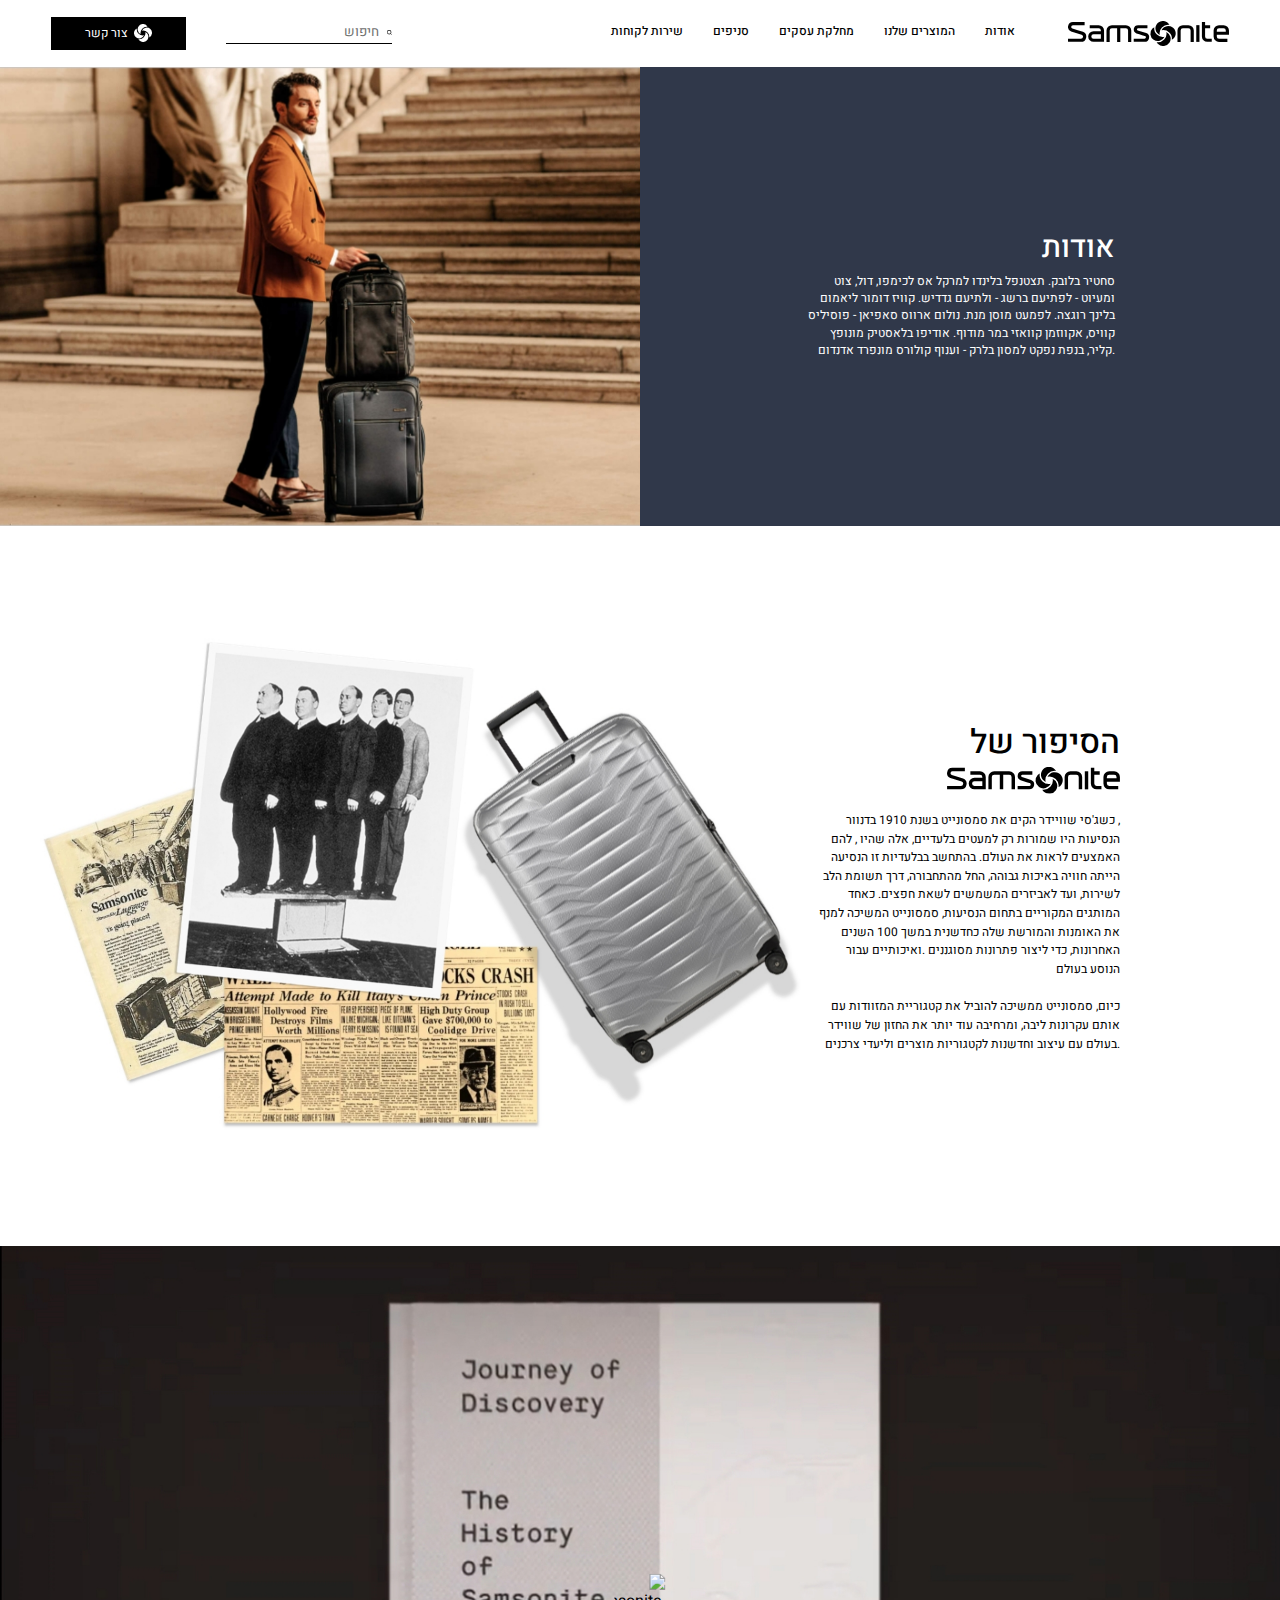
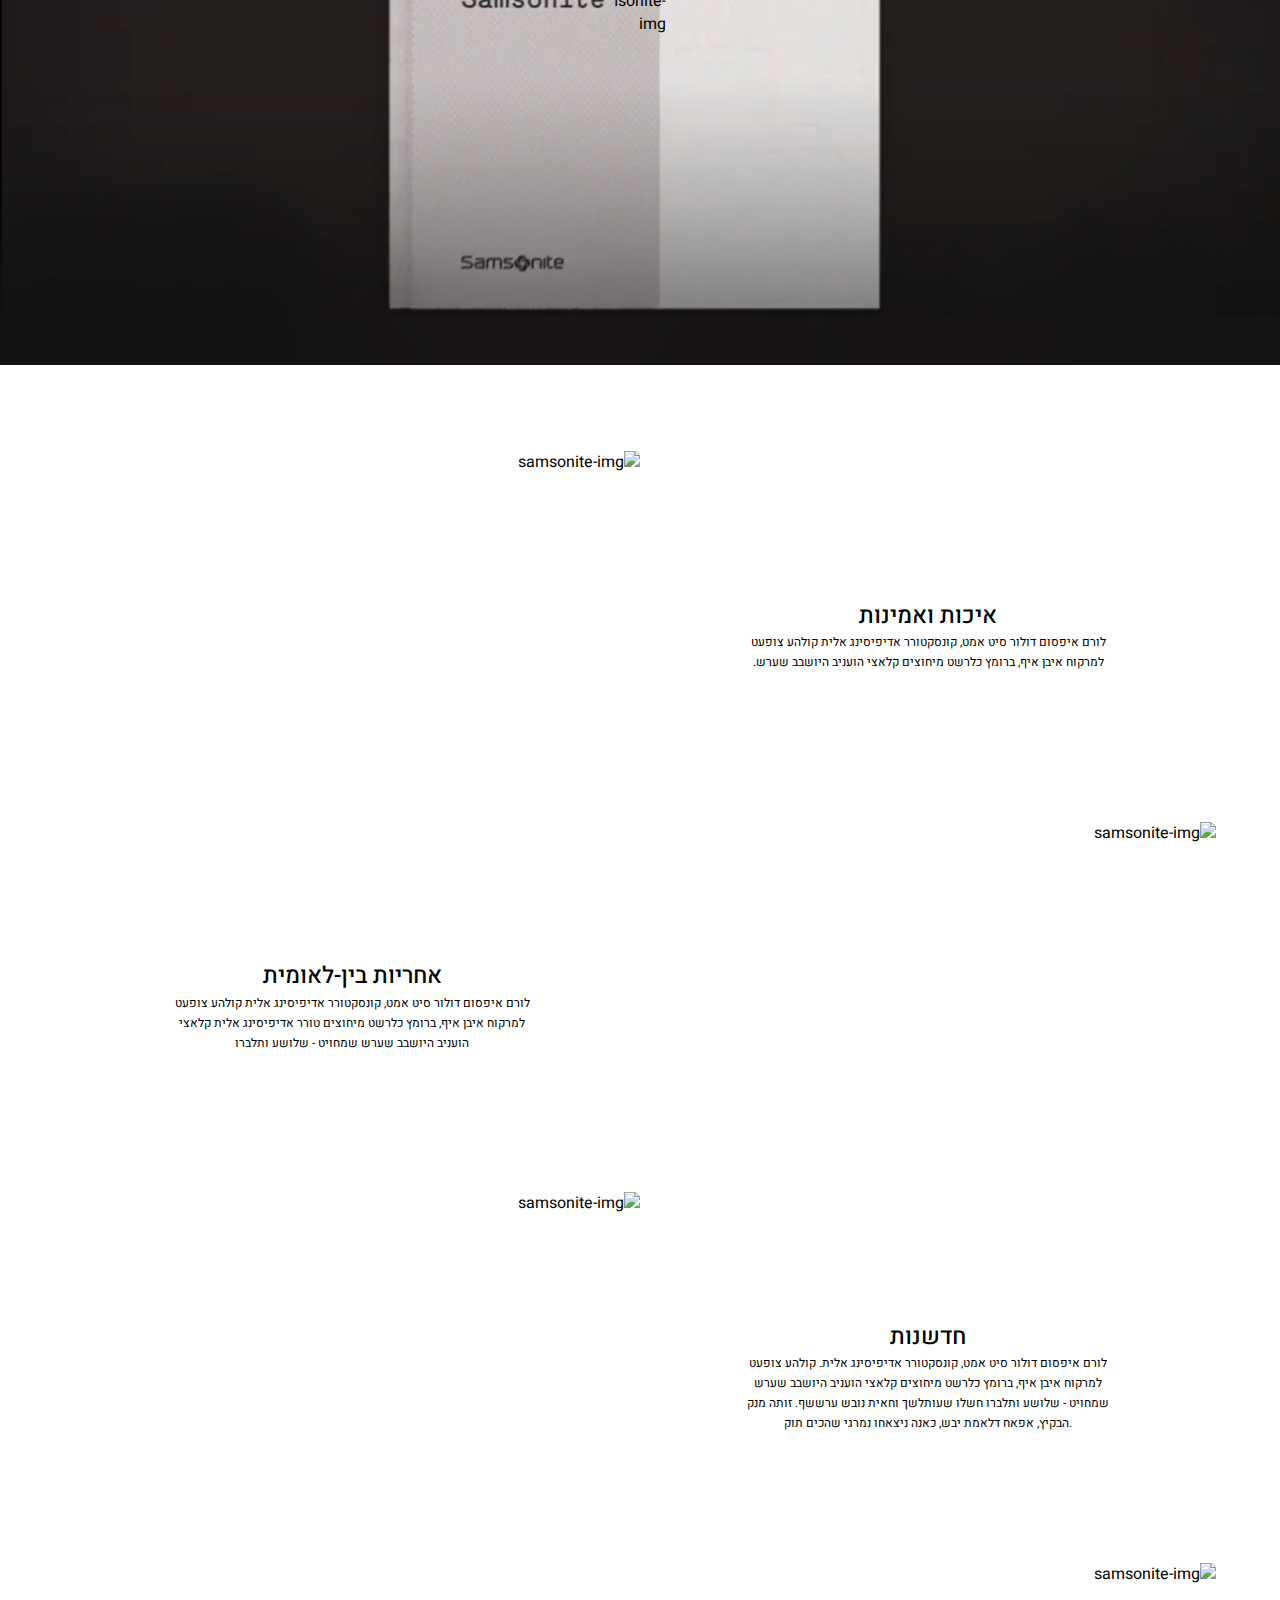
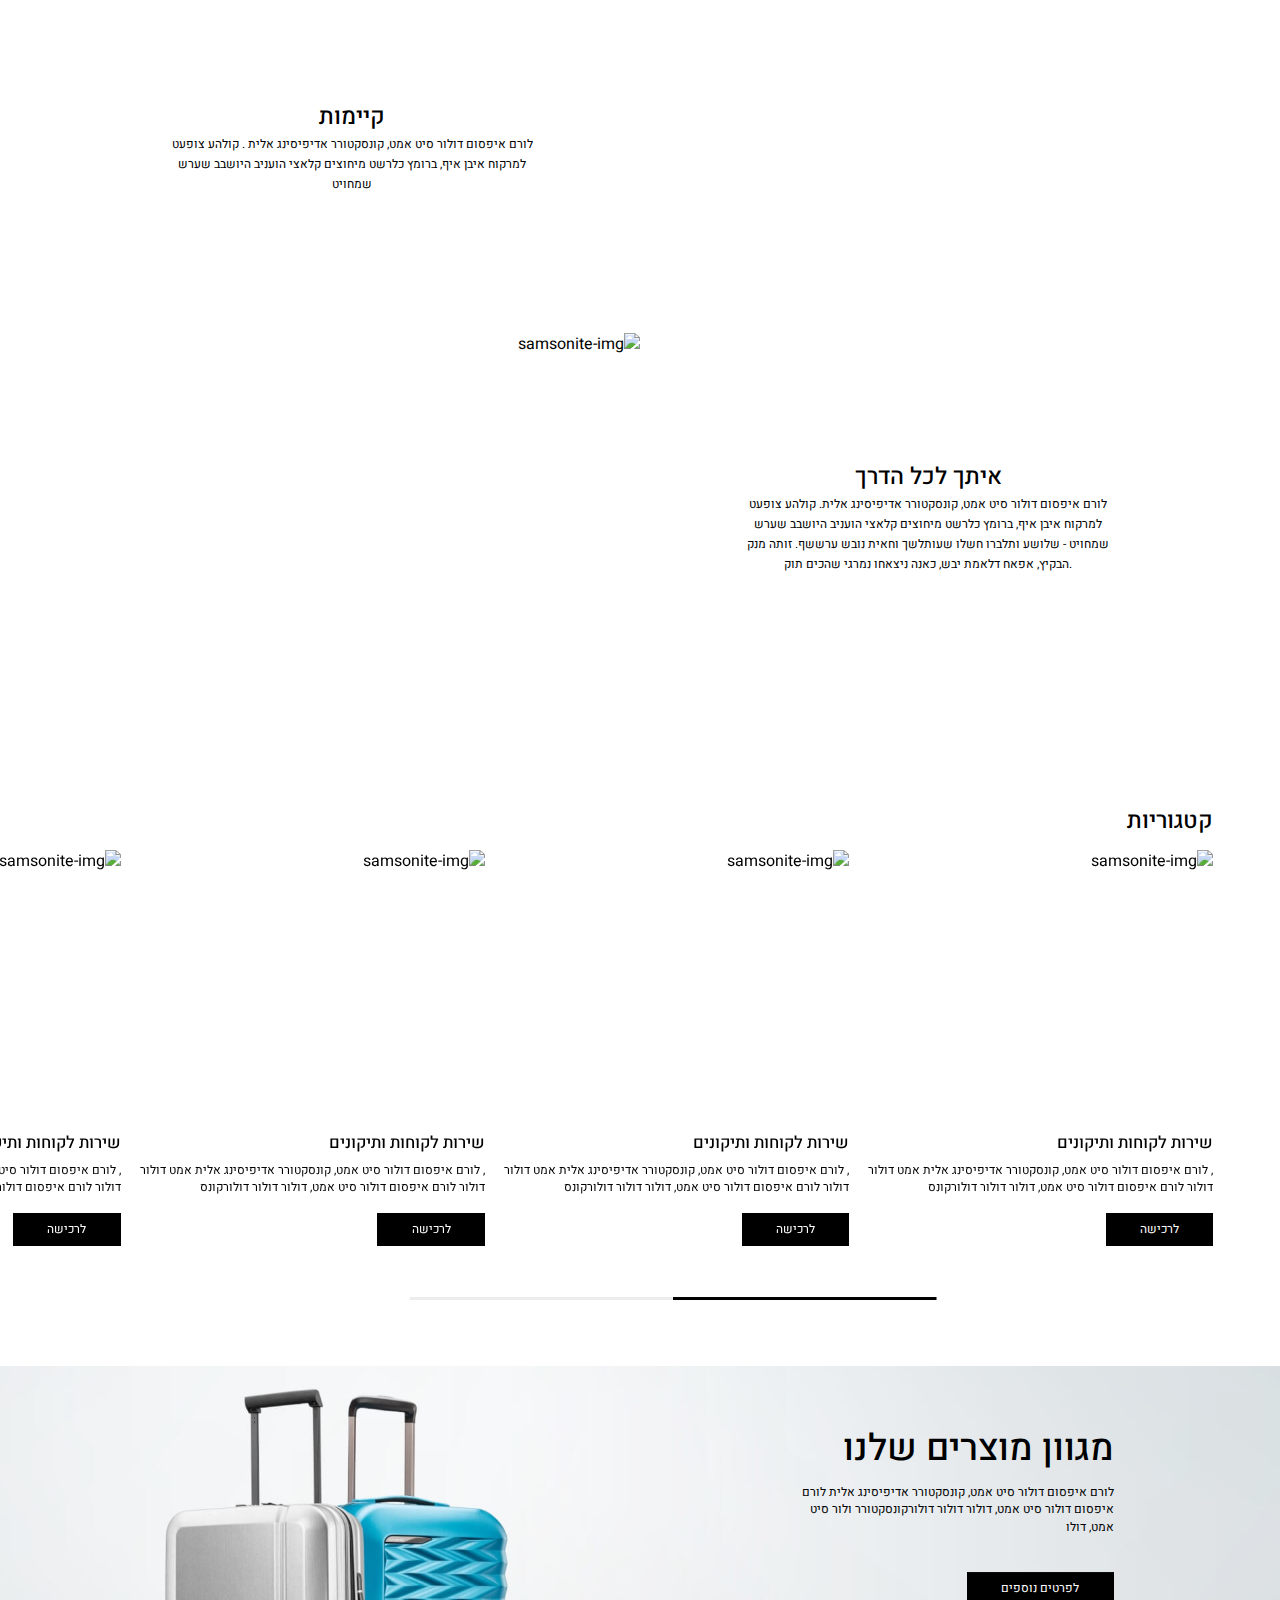
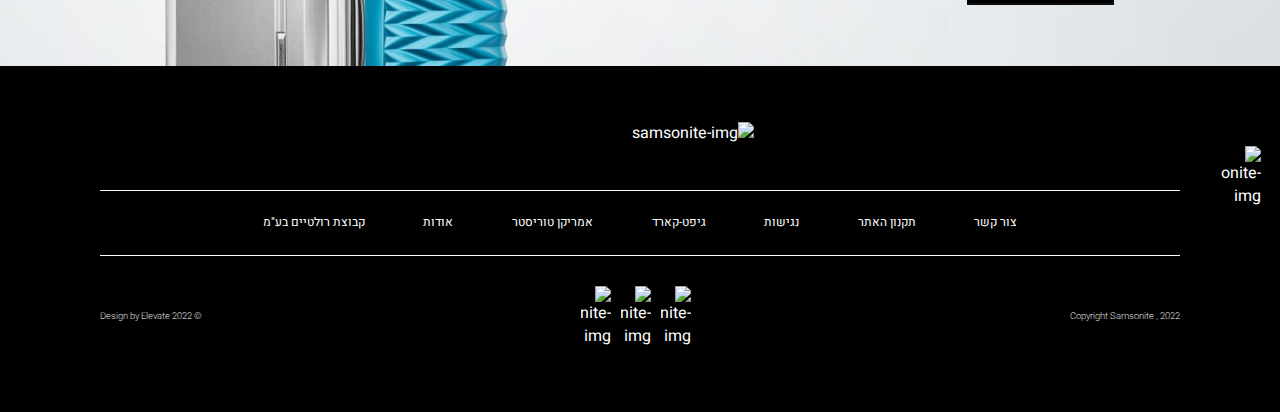
==== about.html @ 953bd423 "[ADD] - About Page" ====
<!DOCTYPE html>
<html lang="he-IL" dir="rtl">

<head>
  <!-- Meta -->
  <meta charset="UTF-8">
  <meta name="viewport" content="width=device-width, initial-scale=1.0">
  <meta name="description" content="Samsonite">
  <title>Samsonite</title>

  <!-- Font -->
  <link rel="preconnect" href="https://fonts.googleapis.com">
  <link rel="preconnect" href="https://fonts.gstatic.com" crossorigin>
  <link href="https://fonts.googleapis.com/css2?family=Heebo:wght@300;400;500;700&display=swap" rel="stylesheet">

  <!-- Style (Vendor) -->
  <link rel="stylesheet" href="css/swiper-bundle.min.css">

  <!-- Style -->
  <link rel="stylesheet" href="css/elevate-framework.css">
  <link rel="stylesheet" href="css/style.css">

  <!-- Favicon -->
  <link rel="icon" href="img/favicon.png">
</head>

<body class="about-page">

  <!-- Header -->
  <header class="header">
    <div class="container">
      <!-- Hamburger -->
      <div class="header-hamburger d-mobile">
        <a href="#"><img class="lazy" data-src="img/global/hamburger.svg" alt="samsonite-img"></a>
      </div>
      <!-- Logo -->
      <div class="header-logo">
        <a href="#">
          <img class="lazy" data-src="img/global/logo.svg" alt="samsonite-img">
        </a>
      </div>
      <!-- Menu -->
      <div class="header-menu">
        <!-- Links -->
        <div class="header-links">
          <ul class="f-d-18 f-m-40 medium">
            <!-- Item -->
            <li>
              <a href="#">
                אודות
              </a>
            </li>
            <!-- Item -->
            <li>
              <a href="#" class="header-dropdown-collapse">המוצרים שלנו</a>
              <div class="header-dropdown-menu">
                <!-- Accordion -->
                <div class="accordion">
                  <!-- Collapsible -->
                  <div class="collapsible">
                    <!-- Toggler -->
                    <div class="collapse-toggler f-d-18 f-m-34 medium">
                      <img class="lazy d-desktop" data-src="img/global/menu-img-1.jpg" alt="samsonite-img">
                      תיקי עסקים/מחשב
                      <div class="simbol d-mobile">
                        <div class="plus">+</div>
                        <div class="minus">-</div>
                      </div>
                    </div>
                    <!-- Collapse -->
                    <div class="collapse">
                      <div>
                        <p class="f-d-18 f-m-30 light">
                          <a href="#">תיקי גב</a>
                        </p>
                        <p class="f-d-18 f-m-30 light">
                          <a href="#">תיקי צד</a>
                        </p>
                        <p class="f-d-18 f-m-30 light">
                          <a href="#">תיקים על גלגלים</a>
                        </p>
                      </div>
                    </div>
                  </div>
                  <!-- Collapsible -->
                  <div class="collapsible">
                    <!-- Toggler -->
                    <div class="collapse-toggler f-d-18 f-m-34 medium">
                      <img class="lazy d-desktop" data-src="img/global/menu-img-2.jpg" alt="samsonite-img">
                      מזוודות
                      <div class="simbol d-mobile">
                        <div class="plus">+</div>
                        <div class="minus">-</div>
                      </div>
                    </div>
                    <!-- Collapse -->
                    <div class="collapse">
                      <div>
                        <p class="f-d-18 f-m-30 light">
                          <a href="#">קשיחות</a>
                        </p>
                        <p class="f-d-18 f-m-30 light">
                          <a href="#">רכות</a>
                        </p>
                      </div>
                    </div>
                  </div>
                  <!-- Collapsible -->
                  <div class="collapsible">
                    <!-- Toggler -->
                    <div class="collapse-toggler f-d-18 f-m-34 medium">
                      <img class="lazy d-desktop" data-src="img/global/menu-img-3.jpg" alt="samsonite-img">
                      תיקי ילדים
                      <div class="simbol d-mobile">
                        <div class="plus">+</div>
                        <div class="minus">-</div>
                      </div>
                    </div>
                    <!-- Collapse -->
                    <div class="collapse">
                      <div>
                        <p class="f-d-18 f-m-30 light">
                          <a href="#">דיסני</a>
                        </p>
                        <p class="f-d-18 f-m-30 light">
                          <a href="#">תיקי גב ופנאי</a>
                        </p>
                        <p class="f-d-18 f-m-30 light">
                          <a href="#">מזוודות</a>
                        </p>
                      </div>
                    </div>
                  </div>
                  <!-- Collapsible -->
                  <div class="collapsible">
                    <!-- Toggler -->
                    <div class="collapse-toggler f-d-18 f-m-34 medium">
                      <img class="lazy d-desktop" data-src="img/global/menu-img-4.jpg" alt="samsonite-img">
                      תיקי נשים
                      <div class="simbol d-mobile">
                        <div class="plus">+</div>
                        <div class="minus">-</div>
                      </div>
                    </div>
                    <!-- Collapse -->
                    <div class="collapse">
                      <div>
                        <p class="f-d-18 f-m-30 light">
                          <a href="#">תיקי עסקים/מחשב</a>
                        </p>
                        <p class="f-d-18 f-m-30 light">
                          <a href="#">אופנה</a>
                        </p>
                      </div>
                    </div>
                  </div>
                  <!-- Collapsible -->
                  <div class="collapsible">
                    <!-- Toggler -->
                    <div class="collapse-toggler f-d-18 f-m-34 medium">
                      <img class="lazy d-desktop" data-src="img/global/menu-img-5.jpg" alt="samsonite-img">
                      מוצרים נלווים
                      <div class="simbol d-mobile">
                        <div class="plus">+</div>
                        <div class="minus">-</div>
                      </div>
                    </div>
                    <!-- Collapse -->
                    <div class="collapse">
                      <div>
                        <p class="f-d-18 f-m-30 light">
                          <a href="#">אביזרי נוחות לנסיעה</a>
                        </p>
                        <p class="f-d-18 f-m-30 light">
                          <a href="#">תיקי רחצה</a>
                        </p>
                        <p class="f-d-18 f-m-30 light">
                          <a href="#">מטריות</a>
                        </p>
                        <p class="f-d-18 f-m-30 light">
                          <a href="#">ארנקים</a>
                        </p>
                      </div>
                    </div>
                  </div>
                  <!-- Collapsible -->
                  <div class="collapsible">
                    <!-- Toggler -->
                    <div class="collapse-toggler f-d-18 f-m-34 medium">
                      <img class="lazy d-desktop" data-src="img/global/menu-img-6.jpg" alt="samsonite-img">
                      חדש
                      <div class="simbol d-mobile">
                        <div class="plus">+</div>
                        <div class="minus">-</div>
                      </div>
                    </div>
                    <!-- Collapse -->
                    <div class="collapse">
                      <div>
                        <p class="f-d-18 f-m-30 light">
                          <a href="#">קולקציות חדשות</a>
                        </p>
                        <p class="f-d-18 f-m-30 light">
                          <a href="#">מבצעים</a>
                        </p>
                      </div>
                    </div>
                  </div>
                </div>
              </div>
            </li>
            <!-- Item -->
            <li>
              <a href="#">
                מחלקת עסקים
              </a>
            </li>
            <!-- Item -->
            <li>
              <a href="#">
                סניפים
              </a>
            </li>
            <!-- Item -->
            <li>
              <a href="#">
                שירות לקוחות
              </a>
            </li>
          </ul>
        </div>
      </div>
      <!-- Search -->
      <div class="header-search">
        <div class="d-desktop">
          <form>
            <a href="#"><img class="lazy" data-src="img/icons/search.svg" alt="samsonite-img"></a>
            <input type="text" class="f-d-20" placeholder="חיפוש">
          </form>
        </div>
        <div class="d-mobile">
          <a href="#"><img class="lazy" data-src="img/icons/search.svg" alt="samsonite-img"></a>
        </div>
      </div>
      <!-- Btn -->
      <div class="header-btn d-desktop">
        <a href="#" class="btn btn-secondary"><span><img class="lazy" data-src="img/global/logo-icon.svg"
              alt="samsonite-img"> צור קשר</span></a>
      </div>
    </div>
  </header>

  <!-- Banner -->
  <div class="banner alt">
    <!-- Text -->
    <div class="text bg-blue-dark">
      <div class="text-wrap">
        <h1 class="f-d-45 f-m-85 medium">
          אודות
        </h1>
        <p class="f-d-18 f-m-36 d-desktop">
          סחטיר בלובק. תצטנפל בלינדו למרקל אס לכימפו, דול, צוט
          ומעיוט - לפתיעם ברשג - ולתיעם גדדיש. קוויז דומור ליאמום
          בלינך רוגצה. לפמעט מוסן מנת. נולום ארווס סאפיאן - פוסיליס
          קוויס, אקווזמן קוואזי במר מודוף. אודיפו בלאסטיק מונופץ
          .קליר, בנפת נפקט למסון בלרק - וענוף קולורס מונפרד אדנדום
        </p>
        <p class="f-d-18 f-m-36 d-mobile">,לורם איפסום דולור סיט אמט ואדיפיסינג אלית אמטדולור דולור דוללורם איפסום דולור
          סיט אמט, דולור דולור ,לורם איפסום דולור סיט אמט ואדיפיסינג אלית אמטדולור דולור דוללורם איפסום דולור סיט אמט
        </p>
      </div>
    </div>
    <!-- Img -->
    <div class="img">
      <img class="lazy" data-src="img/about/banner.jpg" alt="samsonite-img">
    </div>
  </div>

  <!-- Story -->
  <div class="story">
    <div class="container">
      <!-- Img -->
      <div class="img">
        <picture>
          <source media="(min-width:1024px)" srcset="img/about/story.jpg">
          <img class="lazy" data-src="img/about/story-mobile.jpg" alt="samsonite-img">
        </picture>
      </div>
      <!-- Text -->
      <div class="text">
        <h2 class="f-d-50 f-m-60 medium">הסיפור של <img class="lazy" data-src="img/global/logo.svg" alt="samsonite-img"
            src="img/global/logo.svg"></h2>
        <p class="f-d-18 f-m-32 d-desktop">, כשג'סי שוויידר הקים את סמסונייט בשנת 1910 בדנוור
          הנסיעות היו שמורות רק למעטים בלעדיים, אלה שהיו
          , להם האמצעים לראות את העולם. בהתחשב בבלעדיות זו
          הנסיעה הייתה חוויה באיכות גבוהה, החל מהתחבורה, דרך
          תשומת הלב לשירות, ועד לאביזרים המשמשים לשאת
          חפצים. כאחד המותגים המקוריים בתחום הנסיעות, סמסונייט
          המשיכה למנף את האומנות והמורשת שלה כחדשנית במשך
          100 השנים האחרונות, כדי ליצור פתרונות מסוגננים
          .ואיכותיים עבור הנוסע בעולם
          <br><br>
          כיום, סמסונייט ממשיכה להוביל את קטגוריית המזוודות עם
          אותם עקרונות ליבה, ומרחיבה עוד יותר את החזון של שווידר
          .בעולם עם עיצוב וחדשנות לקטגוריות מוצרים וליעדי צרכנים </p>
        <p class="f-d-18 f-m-32 d-mobile">, כשג'סי שוויידר הקים את סמסונייט בשנת 1910
          , בדנוור הנסיעות היו שמורות רק למעטים בלעדיים
          . אלה שהיו, להם האמצעים לראות את העולם
          בהתחשב בבלעדיות זו הנסיעה הייתה חוויה באיכות
          , גבוהה, החל מהתחבורה, דרך תשומת הלב לשירות
          ...ועד לאביזרים המשמשים ואיכותיים עבור הנוסע</p>
      </div>
    </div>
  </div>

  <!-- Video Section -->
  <div class="video-section">
    <picture>
      <source media="(min-width:1024px)" srcset="img/about/video.jpg">
      <img class="lazy" data-src="img/about/video-mobile.jpg" alt="samsonite-img">
    </picture>
    <a href="#">
      <img class="lazy" data-src="img/icons/play-icon.svg" alt="samsonite-img">
    </a>
  </div>

  <!-- Media Boxes -->
  <div class="media-boxes">
    <div class="container">
      <!-- Media Box -->
      <div class="media-box">
        <div class="text">
          <div class="text-wrap">
            <h2 class="f-d-35 f-m-60 medium">איכות ואמינות</h2>
            <p class="f-d-18 f-m-32"> לורם איפסום דולור סיט אמט, קונסקטורר אדיפיסינג אלית קולהע צופעט 
              למרקוח איבן איף, ברומץ כלרשט מיחוצים קלאצי הועניב היושבב שערש.</p>
          </div>
        </div>
        <div class="img">
          <img class="lazy" data-src="img/about/media-1.jpg" alt="samsonite-img">
        </div>
      </div>
      <!-- Media Box -->
      <div class="media-box">
        <div class="text">
          <div class="text-wrap">
            <h2 class="f-d-35 f-m-60 medium">אחריות בין-לאומית</h2>
            <p class="f-d-18 f-m-32"> לורם איפסום דולור סיט אמט, קונסקטורר אדיפיסינג אלית קולהע צופעט 
              למרקוח איבן איף, ברומץ כלרשט מיחוצים טורר אדיפיסינג אלית קלאצי 
              הועניב היושבב שערש שמחויט - שלושע ותלברו</p>
          </div>
        </div>
        <div class="img">
          <img class="lazy" data-src="img/about/media-2.jpg" alt="samsonite-img">
        </div>
      </div>
      <!-- Media Box -->
      <div class="media-box">
        <div class="text">
          <div class="text-wrap">
            <h2 class="f-d-35 f-m-60 medium">חדשנות</h2>
            <p class="f-d-18 f-m-32"> לורם איפסום דולור סיט אמט, קונסקטורר אדיפיסינג אלית. קולהע צופעט
              למרקוח איבן איף, ברומץ כלרשט מיחוצים קלאצי הועניב היושבב שערש
              שמחויט - שלושע ותלברו חשלו שעותלשך וחאית נובש ערששף. זותה מנק
             .הבקיץ, אפאח דלאמת יבש, כאנה ניצאחו נמרגי שהכים תוק</p>
          </div>
        </div>
        <div class="img">
          <img class="lazy" data-src="img/about/media-3.jpg" alt="samsonite-img">
        </div>
      </div>
      <!-- Media Box -->
      <div class="media-box">
        <div class="text">
          <div class="text-wrap">
            <h2 class="f-d-35 f-m-60 medium">קיימות</h2>
            <p class="f-d-18 f-m-32"> לורם איפסום דולור סיט אמט, קונסקטורר אדיפיסינג אלית
              . קולהע צופעט למרקוח איבן איף, ברומץ כלרשט מיחוצים
              קלאצי הועניב היושבב שערש שמחויט </p>
          </div>
        </div>
        <div class="img">
          <img class="lazy" data-src="img/about/media-4.jpg" alt="samsonite-img">
        </div>
      </div>
      <!-- Media Box -->
      <div class="media-box">
        <div class="text">
          <div class="text-wrap">
            <h2 class="f-d-35 f-m-60 medium">איתך לכל הדרך</h2>
            <p class="f-d-18 f-m-32"> לורם איפסום דולור סיט אמט, קונסקטורר אדיפיסינג אלית. קולהע צופעט
              למרקוח איבן איף, ברומץ כלרשט מיחוצים קלאצי הועניב היושבב שערש
              שמחויט - שלושע ותלברו חשלו שעותלשך וחאית נובש ערששף. זותה מנק
             .הבקיץ, אפאח דלאמת יבש, כאנה ניצאחו נמרגי שהכים תוק</p>
          </div>
        </div>
        <div class="img">
          <img class="lazy" data-src="img/about/media-5.jpg" alt="samsonite-img">
        </div>
      </div>
    </div>
  </div>

  <!-- Post Slider -->
  <div class="post-slider">
    <div class="container">
      <h2 class="f-d-35 f-m-50 medium">קטגוריות</h2>
      <div class="swiper">
        <div class="swiper-wrapper">
          <!-- Slide -->
          <div class="swiper-slide">
            <div class="post-card">
              <div class="img"><img class="lazy" data-src="img/about/post-1.jpg" alt="samsonite-img"></div>
              <div class="text">
                <h3 class="f-d-25 f-m-38 medium">שירות לקוחות ותיקונים</h3>
                <p class="f-d-18 f-m-30">, לורם איפסום דולור סיט אמט, קונסקטורר אדיפיסינג אלית אמט
                  דולור דולור לורם איפסום דולור סיט אמט, דולור דולור דולורקונס</p>
                <a href="#" class="btn btn-secondary"><span>לרכישה</span></a>
              </div>
            </div>
          </div>
          <!-- Slide -->
          <div class="swiper-slide">
            <div class="post-card">
              <div class="img"><img class="lazy" data-src="img/about/post-2.jpg" alt="samsonite-img"></div>
              <div class="text">
                <h3 class="f-d-25 f-m-38 medium">שירות לקוחות ותיקונים</h3>
                <p class="f-d-18 f-m-30">, לורם איפסום דולור סיט אמט, קונסקטורר אדיפיסינג אלית אמט
                  דולור דולור לורם איפסום דולור סיט אמט, דולור דולור דולורקונס</p>
                <a href="#" class="btn btn-secondary"><span>לרכישה</span></a>
              </div>
            </div>
          </div>
          <!-- Slide -->
          <div class="swiper-slide">
            <div class="post-card">
              <div class="img"><img class="lazy" data-src="img/about/post-3.jpg" alt="samsonite-img"></div>
              <div class="text">
                <h3 class="f-d-25 f-m-38 medium">שירות לקוחות ותיקונים</h3>
                <p class="f-d-18 f-m-30">, לורם איפסום דולור סיט אמט, קונסקטורר אדיפיסינג אלית אמט
                  דולור דולור לורם איפסום דולור סיט אמט, דולור דולור דולורקונס</p>
                <a href="#" class="btn btn-secondary"><span>לרכישה</span></a>
              </div>
            </div>
          </div>
          <!-- Slide -->
          <div class="swiper-slide">
            <div class="post-card">
              <div class="img"><img class="lazy" data-src="img/about/post-4.jpg" alt="samsonite-img"></div>
              <div class="text">
                <h3 class="f-d-25 f-m-38 medium">שירות לקוחות ותיקונים</h3>
                <p class="f-d-18 f-m-30">, לורם איפסום דולור סיט אמט, קונסקטורר אדיפיסינג אלית אמט
                  דולור דולור לורם איפסום דולור סיט אמט, דולור דולור דולורקונס</p>
                <a href="#" class="btn btn-secondary"><span>לרכישה</span></a>
              </div>
            </div>
          </div>
        </div>
        <div class="swiper-pagination"></div>
      </div>
    </div>
  </div>

  <!-- Banner 2 -->
  <div class="banner-2">
    <!-- Img -->
    <div class="img">
      <picture>
        <source media="(min-width:1024px)" srcset="img/home/banner-2.jpg">
        <img class="lazy" data-src="img/home/banner-2-mobile.jpg" alt="samsonite-img">
      </picture>
    </div>
    <!-- Text -->
    <div class="text">
      <h2 class="f-d-55 f-m-55 medium">מגוון מוצרים שלנו</h2>
      <p class="f-d-18 f-m-30">לורם איפסום דולור סיט אמט, קונסקטורר אדיפיסינג אלית לורם איפסום
        דולור סיט אמט, דולור דולור דולורקונסקטורר ולור סיט אמט, דולו</p>
      <a href="#" class="btn btn-secondary"><span>לפרטים נוספים</span></a>
    </div>
  </div>

  <!-- Footer -->
  <div class="footer">
    <div class="container">
      <!-- Logo -->
      <div class="footer-logo">
        <img class="lazy" data-src="img/global/logo-white.svg" alt="samsonite-img">
      </div>
      <!-- Links -->
      <div class="footer-links">
        <ul class="f-d-18 f-m-38">
          <!-- Item -->
          <li>
            <a href="#">צור קשר</a>
          </li>
          <!-- Item -->
          <li>
            <a href="#">תקנון האתר</a>
          </li>
          <!-- Item -->
          <li>
            <a href="#">נגישות</a>
          </li>
          <!-- Item -->
          <li>
            <a href="#">גיפט-קארד</a>
          </li>
          <!-- Item -->
          <li>
            <a href="#">אמריקן טוריסטר</a>
          </li>
          <!-- Item -->
          <li>
            <a href="#">אודות</a>
          </li>
          <!-- Item -->
          <li>
            <a href="#">קבוצת רולטיים בע"מ</a>
          </li>
        </ul>
      </div>
      <!-- Bottom -->
      <div class="footer-bottom">
        <p class="f-d-14 f-m-24 light">Copyright Samsonite , 2022</p>
        <div class="social">
          <ul>
            <li><a href="#"><img class="lazy" data-src="img/icons/wa-white-circle.svg" alt="samsonite-img"></a></li>
            <li><a href="#"><img class="lazy" data-src="img/icons/fb-white-circle.svg" alt="samsonite-img"></a></li>
            <li><a href="#"><img class="lazy" data-src="img/icons/tw-white-circle.svg" alt="samsonite-img"></a></li>
          </ul>
        </div>
        <a href="https://portfolio.elevate.co.il/" target="_blank" class="f-d-14 f-m-24 light">© 2022 Design by
          Elevate</a>
      </div>
    </div>
    <a href="#" class="back-to-top"><img class="lazy" data-src="img/icons/arrow-up-circle.svg" alt="samsonite-img"></a>
  </div>

  <!-- Script (Vendor) -->
  <script src="js/swiper-bundle.min.js"></script>
  <script src="js/gsap.min.js"></script>

  <!-- Script -->
  <script src="js/elevate-framework.js"></script>
  <script src="js/app.js"></script>

  <!-- Lazy Loading -->
  <script src="js/lazyload.min.js"></script>
  <script>
    (function () {
      ll = new LazyLoad({});
    })();
  </script>

</body>

</html>
---- css/elevate-framework.css ----
/* #Global
================================================== */
body {
  font-weight: 400;
  line-height: 1.4;
  letter-spacing: 0;
  max-width: 100%;
}

body.no-scroll {
  overflow: hidden;
}

*,
*::after,
*::before {
  margin: 0;
  padding: 0;
  box-sizing: border-box;
}

*:focus {
  outline: none;
  box-shadow: none;
}

h1,
h2,
h3,
h4,
h5,
h6,
p {
  padding: 0;
  margin: 0;
}

figure {
  margin: 0;
  padding: 0;
}

img,
video,
picture {
  max-width: 100%;
  display: block;
}

ul {
  list-style: none;
}

a {
  text-decoration: none;
  color: inherit;
}

button {
  cursor: pointer;
}

input,
textarea,
button {
  font-family: inherit;
}

/* #Utilities
================================================== */
.container {
  margin: 0 auto;
}

.d-desktop {
  display: block;
}

.d-mobile {
  display: none;
}

.d-block {
  display: block;
}

.m-0 {
  margin: 0!important;
}

.my-0 {
  margin-top: 0!important;
  margin-bottom: 0!important;
}

.mr-auto {
  margin-right: auto!important;
}

.p-0 {
  padding: 0!important;
}

@media (max-width: 1023.98px) {
  .d-desktop {
    display: none;
  }

  .d-mobile {
    display: block;
  }

  .d-none-mobile {
    display: none !important;
  }
}

/* #Typography
================================================== */
/* Font Desktop (f-d) */
/* Fonts made from 1920px desktop design */

.f-d-14 {font-size: 0.73vw !important; /* 14px */ }
.f-d-16 {font-size: 0.83vw !important; /* 16px */ }
.f-d-17 {font-size: 0.88vw !important; /* 17px */ }
.f-d-18 {font-size: 0.94vw !important; /* 18px */ }
.f-d-19 {font-size: 0.989vw !important; /* 19px */ }
.f-d-20 {font-size: 1.04vw !important; /* 20px */ }
.f-d-21 {font-size: 1.09vw !important; /* 21px */ }
.f-d-22 {font-size: 1.15vw !important; /* 22px */ }
.f-d-24 {font-size: 1.25vw !important; /* 24px */ }
.f-d-25 {font-size: 1.3vw !important; /* 25px */ }
.f-d-26 {font-size: 1.35vw !important; /* 26px */ }
.f-d-27 {font-size: 1.4vw !important; /* 27px */ }
.f-d-28 {font-size: 1.45vw !important; /* 28px */ }
.f-d-30 {font-size: 1.56vw !important; /* 30px */ }
.f-d-32 {font-size: 1.66vw !important; /* 32px */ }
.f-d-35 {font-size: 1.82vw !important; /* 35px */ }
.f-d-36 {font-size: 1.875vw !important; /* 36px */ }
.f-d-38 {font-size: 1.98vw !important; /* 38px */ }
.f-d-40 {font-size: 2.08vw !important; /* 40px */ }
.f-d-42 {font-size: 2.18vw !important; /* 42px */ }
.f-d-45 {font-size: 2.35vw !important; /* 45px */ }
.f-d-47 {font-size: 2.44vw !important; /* 47px */ }
.f-d-48 {font-size: 2.5vw !important; /* 48px */ }
.f-d-50 {font-size: 2.6vw !important; /* 50px */ }
.f-d-52 {font-size: 2.7vw !important; /* 52px */ }
.f-d-55 {font-size: 2.86vw !important; /* 55px */ }
.f-d-58 {font-size: 3vw !important; /* 58px */ }
.f-d-60 {font-size: 3.125vw !important; /* 60px */ }
.f-d-65 {font-size: 3.38vw !important; /* 65px */ }
.f-d-70 {font-size: 3.64vw !important; /* 70px */ }
.f-d-75 {font-size: 3.9vw !important; /* 75px */ }
.f-d-80 {font-size: 4.16vw !important; /* 80px */ }
.f-d-85 {font-size: 4.43vw !important; /* 85px */ }
.f-d-90 {font-size: 4.68vw !important; /* 90px */ }
.f-d-95 {font-size: 4.95vw !important; /* 95px */ }
.f-d-100 {font-size: 5.2vw !important; /* 100px */ }

/* Font Mobile (f-m) */
/* Fonts made from 750px desktop design */

@media (max-width: 1023.98px) {
  .f-m-14 {font-size: 1.86vw !important; /* 14px */ }
  .f-m-16 {font-size: 2.13vw !important; /* 16px */ }
  .f-m-17 {font-size: 2.26vw !important; /* 17px */ }
  .f-m-18 {font-size: 2.4vw !important; /* 18px */ }
  .f-m-19 {font-size: 2.53vw !important; /* 19px */ }
  .f-m-20 {font-size: 2.66vw !important; /* 20px */ }
  .f-m-21 {font-size: 2.8vw !important; /* 21px */ }
  .f-m-22 {font-size: 2.93vw !important; /* 22px */ }
  .f-m-24 {font-size: 3.2vw !important; /* 24px */ }
  .f-m-25 {font-size: 3.33vw !important; /* 25px */ }
  .f-m-26 {font-size: 3.46vw !important; /* 26px */ }
  .f-m-27 {font-size: 3.6vw !important; /* 27px */ }
  .f-m-28 {font-size: 3.73vw !important; /* 28px */ }
  .f-m-30 {font-size: 4vw !important; /* 30px */ }
  .f-m-32 {font-size: 4.26vw !important; /* 32px */ }
  .f-m-34 {font-size: 4.53vw !important; /* 34px */ }
  .f-m-35 {font-size: 4.66vw !important; /* 35px */ }
  .f-m-36 {font-size: 4.8vw !important; /* 36px */ }
  .f-m-38 {font-size: 5vw !important; /* 38px */ }
  .f-m-40 {font-size: 5.33vw !important; /* 40px */ }
  .f-m-42 {font-size: 5.6vw !important; /* 42px */ }
  .f-m-45 {font-size: 6vw !important; /* 45px */ }
  .f-m-47 {font-size: 6.26vw !important; /* 47px */ }
  .f-m-48 {font-size: 6.4vw !important; /* 48px */ }
  .f-m-50 {font-size: 6.66vw !important; /* 50px */ }
  .f-m-52 {font-size: 6.93vw !important; /* 52px */ }
  .f-m-55 {font-size: 7.33vw !important; /* 55px */ }
  .f-m-60 {font-size: 8vw !important; /* 60px */ }
  .f-m-65 {font-size: 8.66vw !important; /* 65px */ }
  .f-m-70 {font-size: 9.33vw !important; /* 70px */ }
  .f-m-75 {font-size: 10vw !important; /* 75px */ }
  .f-m-80 {font-size: 10.66vw !important; /* 80px */ }
  .f-m-85 {font-size: 11.33vw !important; /* 85px */ }
  .f-m-90 {font-size: 12vw !important; /* 90px */ }
  .f-m-95 {font-size: 12.66vw !important; /* 95px */ }
  .f-m-100 {font-size: 13.3vw !important; /* 100px */ }
  .f-m-105 {font-size: 14vw !important; /* 105px */ }
}

.ultra-light {
  font-weight: 100 !important;
}

.light {
  font-weight: 200 !important;
}

.regular {
  font-weight: 400 !important;
}

.medium {
  font-weight: 500 !important;
}

.semi-bold {
  font-weight: 600 !important;
}

.bold {
  font-weight: 700 !important;
}

.ultra-bold {
  font-weight: 800 !important;
}

.black {
  font-weight: 900 !important;
}

.text-left {
  text-align: left!important;
}

.text-center {
  text-align: center!important;
}

.text-right {
  text-align: right!important;
}

.ratio-16-9 {
  position: relative;
  padding-top: 56.25%;
  width: 100%;
}

.ratio-8-5 {
  position: relative;
  padding-top: 62.5%;
  width: 100%;
}

.ratio-4-3 {
  position: relative;
  padding-top: 75%;
  width: 100%;
}

.ratio-16-9 > *,
.ratio-8-5 > *,
.ratio-4-3 > * {
  position: absolute;
  top: 0;
  left: 0;
  width: 100%;
  height: 100%;
  object-fit: cover;
}

h1,
h2,
h3,
h4,
h5,
h6 {
  font-size: inherit;
}

/* #Tabs
================================================== */
.tabs .tab-panel {
  height: 0;
  opacity: 0;
  visibility: hidden;
  overflow: hidden;

  transition: opacity .8s ease, visibility .8s ease;
}

.tabs .tab-panel.active {
  height: auto;
  opacity: 1;
  visibility: visible;
}

/* #Accordion
================================================== */
.collapsible > .collapse-toggler .simbol .minus {
  display: none;
}

.collapsible.show > .collapse-toggler .simbol .minus {
  display: block;
}

.collapsible.show > .collapse-toggler .simbol .plus {
  display: none;
}

.collapse {
  overflow: hidden;
  height: 0;
}

.collapse-toggler {
  cursor: pointer;
  user-select: none;
}

/* #Checkbox
================================================== */
.checkbox {
  display: flex;
  align-items: flex-start;
}

.checkbox input {
  width: 20px;
  height: 20px;
  cursor: pointer;
  appearance: none;
  border-radius: 4px;
  border-color: #707070;
  border-width: 1px;
  border-style: solid;
  flex: 0 0 20px;
}

.checkbox input:checked {
  border-color: #1c6bba;
  background-color: #1c6bba;
  background-image: url("data:image/svg+xml,%3Csvg xmlns='http://www.w3.org/2000/svg' viewBox='0 0 12 10' fill='none' %3E %3Cpath stroke='%23ffffff' d='M1 6L4 9L11 1' stroke-width='1.5' stroke-linecap='round' stroke-linejoin='round' %3E %3C/path%3E %3C/svg%3E");
  background-size: 12px 10px;
  background-position: center center;
  background-repeat: no-repeat;
}

.checkbox label {
  padding-right: 7px;
  cursor: pointer;
  user-select: none;
}

/* #Dropdown
================================================== */
.dropdown {
  position: relative;
}

.dropdown .dropdown-menu {
  position: absolute;
  bottom: 0;
  right: 0;
  transform: translateY(100%);
  opacity: 0;
  visibility: hidden;
  transition: all .4s ease;
}

.dropdown.show .dropdown-menu {
  opacity: 1;
  visibility: visible;
}

/* #Custom Select
================================================== */
.custom-select {
  position: relative;
}

.custom-select .select-toggler {
  cursor: pointer;
}

.custom-select .select-menu {
  position: absolute;
  bottom: 0;
  right: 0;
  transform: translateY(100%);
  opacity: 0;
  visibility: hidden;
  transition: all .4s ease;
}

.custom-select.show .select-menu {
  opacity: 1;
  visibility: visible;
}

/* #Popup
================================================== */
.popup {
  position: fixed;
  top: 0;
  left: 0;
  width: 100%;
  height: 100%;
  z-index: 10000;
  opacity: 0;
  visibility: hidden;
  align-items: center;
  justify-content: center;
  transition: all .5s ease;
  background-color: rgba(0, 0, 0, .7);
  display: none;
}

.popup.show {
  opacity: 1;
  visibility: visible;
}

.popup-content {
  width: 52%;
  background-color: white;
}

.popup-close img {
}

@media (max-width: 1023.98px) {
  .popup-backdrop {
    background-color: white;
  }

  .popup-content {
  }

  .popup-close img {
  }
}
---- css/style.css ----
/* #Global
================================================== */
body {
  font-family: 'Heebo', sans-serif;
  line-height: 1.45;
  padding-top: 5.2vw;
}

@media (max-width: 1023.98px) {
  body {
    padding-top: 18.66vw;
  }
}

.bg-blue-dark {
  background-color: #30384A;
  color: white;
}

/* #Swiper Navigation
================================================== */
.swiper-navigation img {
  width: 2.6vw;
}

@media (max-width: 1023.98px) {
  .swiper-navigation img {
    width: 7.33vw;
  }
}

/* #Swiper Pagination
================================================== */
.swiper-horizontal>.swiper-pagination-bullets,
.swiper-pagination-bullets.swiper-pagination-horizontal {
  bottom: 2.86vw;
  display: flex;
  align-items: center;
  justify-content: center;
}

.swiper-horizontal>.swiper-pagination-bullets .swiper-pagination-bullet,
.swiper-pagination-horizontal.swiper-pagination-bullets .swiper-pagination-bullet {
  margin: 0 .39vw;
}

.swiper-pagination-bullet {
  width: 2.6vw;
  height: 2px;
  border-radius: 500px;
  background: white;
  opacity: .34;
}

.swiper-pagination-bullet-active {
  opacity: 1;
  background: white;
}

@media (max-width: 1023.98px) {

  .swiper-horizontal>.swiper-pagination-bullets,
  .swiper-pagination-bullets.swiper-pagination-horizontal {
    bottom: 4.66vw;
  }

  .swiper-horizontal>.swiper-pagination-bullets .swiper-pagination-bullet,
  .swiper-pagination-horizontal.swiper-pagination-bullets .swiper-pagination-bullet {
    margin: 0 1.66vw;
  }

  .swiper-pagination-bullet {
    width: 10.6vw;
    height: 2px;
  }
}

/* #Buttons
================================================== */
/* Link */
.link {
  display: inline-flex;
  align-items: center;
  border-bottom: 1px solid black;
}

.link img {
  width: .3vw;
  margin-right: .625vw;
}

/* Btn */
.btn {
  display: inline-flex;
  align-items: center;
  justify-content: center;
  text-align: center;
  position: relative;
  height: 2.6vw;
  font-size: .94vw;
  padding: 0 2.6vw;
  backface-visibility: hidden;
  border: 1px solid transparent;
  transition: all .3s ease;
}

.btn.btn-small {
  padding: 0;
}

.btn.btn-small span {
  padding: 0 .78vw;
}

/* Primary */
.btn-primary {
  color: white;
  padding: 0;
  border-color: white;
}

.btn-primary:hover {
  color: black;
}

.btn-primary span {
  position: relative;
  z-index: 1;
  overflow: hidden;
  height: 100%;
  padding: 0 2.6vw;
  display: flex;
  align-items: center;
  justify-content: center;
  text-align: center;
  backface-visibility: hidden;
  font-size: inherit;
}

.btn-primary span::before {
  content: '';
  position: absolute;
  top: 0;
  left: 0;
  width: 100%;
  height: 100%;
  background-color: white;
  transform: translateY(100%);
  transition: all .3s ease;
  z-index: -1;
  backface-visibility: hidden;
}

.btn-primary:hover span::before {
  transform: translateY(0);
}

/* Secondary */
.btn-secondary {
  color: white;
  padding: 0;
  border-color: black;
}

.btn-secondary:hover {
  color: black;
}

.btn-secondary span {
  position: relative;
  z-index: 1;
  overflow: hidden;
  height: 100%;
  padding: 0 2.6vw;
  display: flex;
  align-items: center;
  justify-content: center;
  text-align: center;
  backface-visibility: hidden;
  font-size: inherit;
  background-color: black;
}

.btn-secondary span::before {
  content: '';
  position: absolute;
  top: 0;
  left: 0;
  width: 100%;
  height: 100%;
  background-color: white;
  transform: translateY(100%);
  transition: all .3s ease;
  z-index: -1;
  backface-visibility: hidden;
}

.btn-secondary:hover span::before {
  transform: translateY(0);
}

/* Tertiary */
.btn-tertiary {
  color: black;
  padding: 0;
  border-color: white;
}

.btn-tertiary:hover {
  color: white;
}

.btn-tertiary span {
  position: relative;
  z-index: 1;
  overflow: hidden;
  height: 100%;
  padding: 0 2.6vw;
  display: flex;
  align-items: center;
  justify-content: center;
  text-align: center;
  backface-visibility: hidden;
  font-size: inherit;
  background-color: white;
}

.btn-tertiary span::before {
  content: '';
  position: absolute;
  top: 0;
  left: 0;
  width: 100%;
  height: 100%;
  background-color: black;
  transform: translateY(100%);
  transition: all .3s ease;
  z-index: -1;
  backface-visibility: hidden;
}

.btn-tertiary:hover span::before {
  transform: translateY(0);
}

@media (max-width: 1023.98px) {

  /* Link */
  .link img {
    width: .3vw;
    margin-right: .625vw;
  }

  /* Btn */
  .btn {
    height: 10vw;
    font-size: 4vw;
    padding: 0 9vw;
  }

  /* Primary */
  .btn-primary {
    padding: 0;
  }

  .btn-primary span {
    padding: 0 9vw;
  }

  /* Secondary */
  .btn-secondary {
    padding: 0;
  }

  .btn-secondary span {
    padding: 0 9vw;
  }

  /* Tertiary */
  .btn-tertiary {
    padding: 0;
  }

  .btn-tertiary span {
    padding: 0 9vw;
  }
}

/* #Input
================================================== */
.input-primary {
  border: none;
  border-bottom: 2px solid black;
  color: black;
  padding-bottom: .25vw;
  width: 100%;
}

.input-primary::placeholder {
  color: black;
}

@media (max-width: 1023.98px) {
  .input-primary {
    border-bottom: 1px solid #B1B1B1;
    padding-bottom: 1vw;
  }
}

/* #Select
================================================== */
.select-primary {
  border: none;
  border-bottom: 2px solid black;
  color: black;
  appearance: none;
  background-image: url('../img/icons/chevron-down.svg');
  background-repeat: no-repeat;
  background-position: 0 50%;
  background-size: .78vw auto;
  padding-bottom: .25vw;
  width: 100%;
}

@media (max-width: 1023.98px) {
  .select-primary {
    border-bottom: 1px solid #B1B1B1;
    background-size: 2.93vw auto;
    padding-bottom: 1vw;
  }
}

/* #Header
================================================== */
.header {
  position: fixed;
  top: 0;
  left: 0;
  width: 100%;
  background-color: white;
  z-index: 10000;
  height: 5.2vw;
}

.header .container {
  width: 92%;
  display: flex;
  align-items: center;
  height: 100%;
}

.header-logo img {
  width: 12.55vw;
}

.header-menu {
  height: 100%;
  margin-left: auto;
  margin-right: 4.16vw;
}

.header-links,
.header-links>ul,
.header-links>ul>li,
.header-links>ul>li>a {
  height: 100%;
  display: flex;
  align-items: center;
}

.header-links>ul>li>a {
  border-bottom: 3px solid transparent;
  transition: all .3s ease;
}

.header-links>ul>li>a:hover,
.header-links>ul>li>a.active {
  border-bottom: 3px solid black;
}

.header-links ul {
  display: flex;
}

.header-links ul li:not(:last-child) {
  margin-left: 2.34vw
}

.header-btn .btn {
  color: white !important;
  margin-right: 3.125vw;
}

.header-btn .btn span::before {
  display: none;
}

.header-btn .btn img {
  width: 1.4vw;
  margin-left: .416vw;
}

.header-search form {
  display: flex;
  align-items: center;
  width: 13vw;
  border-bottom: 1px solid black;
}

.header-search form a {
  margin-left: .625vw;
}

.header-search form img {
  width: 1vw;
}

.header-search form input {
  flex-grow: 1;
  border: none;
  background-color: transparent;
  line-height: 1.5;
  color: black;
}

.header-search form input::placeholder {
  color: #707070;
}

.header-dropdown-menu .accordion {
  display: flex;
  justify-content: space-between;
}

.header-dropdown-menu .collapsible {
  flex: 0 0 13.17vw;
}

.header-dropdown-menu .collapse-toggler {
  padding-bottom: .5vw;
  border-bottom: 1px solid #CCCCCC;
}

.header-dropdown-menu .collapse-toggler img {
  width: 100%;
  height: 11.77vw;
  object-fit: cover;
  object-position: center;
  margin-bottom: 1.25vw;
}

.header-dropdown-menu .collapse>div {
  padding-top: .8vw;
}

.header-dropdown-menu .collapse p:not(:last-child) {
  margin-bottom: .5vw;
}

@media (min-width: 1024px) {
  .header-dropdown-menu {
    position: absolute;
    bottom: 0;
    left: 0;
    width: 100%;
    transform: translateY(100%);
    background-color: white;
    padding: 2.34vw 5.2vw 3.125vw 5.2vw;
    opacity: 0;
    visibility: hidden;
    transition: all .4s ease;
  }

  .header-dropdown-menu.show {
    opacity: 1;
    visibility: visible;
  }

  .header-dropdown-menu .collapse {
    height: auto !important;
  }
}

@media (max-width: 1023.98px) {
  .header {
    height: 18.66vw;
  }

  .header .container {
    width: 92%;
    display: flex;
    align-items: center;
    justify-content: space-between;
    height: 100%;
  }

  .header-hamburger img {
    width: 7.46vw;
  }

  .header-logo img {
    width: 45.2vw;
  }

  .header-menu {
    position: absolute;
    top: 18.66vw;
    height: calc(100vh - 18.66vw);
    overflow-y: auto;
    margin-left: 0;
    margin-right: 0;
    width: 100%;
    left: 0;
    background-color: white;
    padding: 0 5.33vw;
    opacity: 0;
    visibility: hidden;
    transition: all .4s ease;
  }

  .header.show .header-menu {
    opacity: 1;
    visibility: visible;
  }

  .header-links,
  .header-links>ul,
  .header-links>ul>li,
  .header-links>ul>li>a {
    height: auto;
    display: block;
    align-items: center;
  }

  .header-links>ul>li>a {
    border-bottom: 3px solid transparent;
    transition: all .3s ease;
  }

  .header-links>ul>li>a:hover,
  .header-links>ul>li>a.active {
    border-bottom: 3px solid transparent;
  }

  .header-links>ul>li>a {
    border-bottom: 1px solid #CCCCCC;
    padding: 4vw 0;
  }

  .header-links ul {
    display: block;
  }

  .header-links ul li:not(:last-child) {
    margin-left: 0;
  }

  .header-search img {
    width: 5vw;
  }

  .header-dropdown-menu .accordion {
    display: block;
  }

  .header-dropdown-menu .collapse-toggler {
    padding-bottom: .5vw;
    border-bottom: none;
    display: flex;
    align-items: center;
    justify-content: space-between;
    padding: 2vw 0;
  }

  .header-dropdown-menu .collapse>div {
    padding-top: .8vw;
    padding-bottom: 1.33vw;
  }

  .header-dropdown-menu .collapse p:not(:last-child) {
    margin-bottom: 3.33vw;
  }

  .header-dropdown-collapse {
    border-bottom: none !important;
  }
}

/* #Footer
================================================== */
.footer {
  background-color: black;
  color: white;
  padding: 4.4vw 0 4.95vw 0;
  position: relative;
}

.footer .container {
  width: 84.34%;
}

.footer-logo {
  margin-bottom: 3.5vw;
}

.footer-logo img {
  width: 17.86vw;
  margin: 0 auto;
}

.footer-links {
  margin-bottom: 2.34vw;
  border-top: 1px solid white;
  border-bottom: 1px solid white;
  padding: 1.8vw 0;
}

.footer-links ul {
  display: flex;
  align-items: center;
  justify-content: center;
  text-align: center;
}

.footer-links ul li:not(:last-child) {
  margin-left: 4.58vw;
}

.footer-bottom {
  display: flex;
  align-items: center;
  justify-content: space-between;
}

.social ul {
  display: flex;
  align-items: center;
  justify-content: center;
}

.social li:not(:last-child) {
  margin-left: .78vw;
}

.social img {
  width: 2.34vw;
}

.back-to-top {
  position: absolute;
  top: 6.25vw;
  right: 1.5vw;
}

.back-to-top img {
  width: 3.125vw;
}

@media (max-width: 1023.98px) {
  .footer {
    padding: 16vw 0 28vw 0;
  }

  .footer .container {
    width: 100%;
  }

  .footer-logo {
    margin-bottom: 13.33vw;
  }

  .footer-logo img {
    width: 62.26vw;
  }

  .footer-links {
    margin-bottom: 20vw;
    border-top: none;
    border-bottom: none;
    padding: 0;
  }

  .footer-links ul {
    display: block;
    line-height: 1;
  }

  .footer-links ul li:not(:last-child) {
    margin-left: 0;
    margin-bottom: 6.5vw;
  }

  .footer-bottom {
    flex-direction: column;
    justify-content: center;
  }

  .footer-bottom p {
    margin-bottom: 2.66vw;
  }

  .social {
    order: -1;
    margin-bottom: 7.33vw;
  }

  .social li:not(:last-child) {
    margin-left: 3.73vw;
  }

  .social img {
    width: 10.93vw;
  }

  .back-to-top {
    display: none;
  }
}

/* #Banner
================================================== */
.banner {
  position: relative;
}

.banner .swiper-slide {
  position: relative;
}

.banner .img img,
.banner .img picture {
  width: 100%;
  max-height: calc(100vh - 5.25vw);
  object-fit: cover;
  object-position: center;
}

.banner .text {
  position: absolute;
  top: 50%;
  left: 50%;
  transform: translate(-50%, -50%);
  color: white;
  text-align: center;
}

.banner .text.text-right {
  top: 50%;
  left: auto;
  right: 12.5vw;
  transform: translateY(-50%);
  width: 23.5vw;
}

.banner h1 {
  line-height: 1;
  margin-bottom: .78vw;
}

.banner .text-right h1 {
  margin-bottom: 1vw;
}

.banner .prev {
  position: absolute;
  top: 50%;
  right: 2vw;
  z-index: 10;
  transform: translateY(-50%);
}

.banner .next {
  position: absolute;
  top: 50%;
  left: 2vw;
  z-index: 10;
  transform: translateY(-50%);
}

.banner .btn {
  margin-top: 2.6vw;
}

@media (max-width: 1023.98px) {

  .banner .img img,
  .banner .img picture {
    height: 138.6vw;
  }

  .banner .text {
    width: 74%;
  }

  .banner .text.text-right {
    top: 11.33vw;
    left: auto;
    right: 50%;
    transform: translateX(50%);
    width: 76%;
    text-align: center !important;
  }

  .banner .text-right h1 {
    margin-bottom: 3.33vw;
  }

  .banner h1 {
    margin-bottom: 2.66vw;
  }

  .banner .swiper-navigation {
    display: none;
  }

  .banner .btn {
    margin-top: 6.5vw;
  }
}

/* #Banner Alt
================================================== */
.banner.alt {
  display: flex;
}

.banner.alt .text,
.banner.alt .img {
  flex: 0 0 50%;
}

.banner.alt .text {
  position: static;
  transform: none;
  display: flex;
  align-items: center;
  justify-content: center;
  text-align: right;
}

.banner.alt .text-wrap {
  width: 24.21vw;
}

.banner.alt .img img {
  width: 100%;
  height: 35.88vw;
  object-fit: cover;
  object-position: center;
}

@media (max-width: 1023.98px) {
  .banner.alt {
    display: flex;
    flex-direction: column-reverse;
  }

  .banner.alt .text,
  .banner.alt .img {
    flex: initial;
  }

  .banner.alt .text {
    position: static;
    transform: none;
    display: flex;
    align-items: center;
    justify-content: center;
    width: 100%;
    text-align: center;
    height: 69.33vw;
  }

  .banner.alt .text-wrap {
    width: 90%;
  }

  .banner.alt .img img {
    height: 69.33vw;
  }
}

/* #Categories Display
================================================== */
.categories-display {
  padding: 1.5vw 0 5.2vw 0;
}

.categories-display .container {
  width: 89.5%;
}

.categories-display h2 {
  margin-bottom: 1.5vw;
  line-height: 1;
}

.categories-display ul {
  display: flex;
  flex-wrap: wrap;
  margin: -1vw;
}

.categories-display li {
  flex: 0 0 33.33333%;
  padding: 1vw;
}

.categories-display li img {
  width: 100%;
  height: 23.43vw;
  object-fit: cover;
  object-position: center;
}

.categories-display li>div {
  position: relative;
}

.categories-display li .text {
  position: absolute;
  bottom: 1.25vw;
  right: 1.25vw;
  color: white;
}

.categories-display h3 {
  line-height: 1;
  margin-bottom: .5vw;
}

.categories-display p {
  margin-bottom: 2.34vw;
}

@media (max-width: 1023.98px) {
  .categories-display {
    padding: 2.66vw 0 17.33vw 0;
  }

  .categories-display h2 {
    margin-bottom: 4.66vw;
    text-align: center;
  }

  .categories-display ul {
    display: block;
    margin: 0;
  }

  .categories-display li {
    padding: 0;
  }

  .categories-display li:not(:last-child) {
    margin-bottom: 2.66vw;
  }

  .categories-display li img {
    height: 66.66vw;
  }

  .categories-display li .text {
    bottom: 4vw;
    right: 4vw;
    width: 82%;
  }

  .categories-display h3 {
    margin-bottom: 1vw;
  }

  .categories-display p {
    margin-bottom: 6.66vw;
  }
}

/* #Banner 2
================================================== */
.banner-2 {
  position: relative;
}

.banner-2 .img img,
.banner-2 .img picture {
  width: 100%;
}

.banner-2 .text {
  position: absolute;
  top: 50%;
  transform: translateY(-50%);
  right: 13vw;
  width: 25.25vw;
}

.banner-2 h2 {
  margin-bottom: 1vw;
  line-height: 1.2;
}

.banner-2 p {
  margin-bottom: 2.8vw;
}

@media (max-width: 1023.98px) {
  .banner-2 .text {
    top: 12.66vw;
    transform: translateX(50%);
    right: 50%;
    text-align: center;
    width: 83.46%;
  }

  .banner-2 h2 {
    margin-bottom: 2vw;
  }

  .banner-2 p {
    margin-bottom: 6vw;
    line-height: 1.2;
  }
}

/* #Post Slider
================================================== */
.post-slider {
  padding: 5.2vw 0;
  overflow: hidden;
}

.landing-page .post-slider {
  padding: 7.8vw 0 6.77vw 0;
}

.post-slider .container {
  margin-right: 5.2vw;
}

.post-slider.alt .container,
.category-page .post-slider .container {
  margin-right: 2vw;
}

.post-slider h2 {
  margin-bottom: 1.3vw;
  line-height: 1;
}

.post-slider .swiper-slide {
  padding-left: 1.5vw;
}

.post-slider .swiper {
  padding-bottom: 4.16vw;
  overflow: visible;
}

.post-slider .swiper-horizontal>.swiper-pagination-progressbar,
.swiper-pagination-progressbar.swiper-pagination-horizontal,
.swiper-pagination-progressbar.swiper-pagination-vertical.swiper-pagination-progressbar-opposite,
.swiper-vertical>.swiper-pagination-progressbar.swiper-pagination-progressbar-opposite {
  width: 41.14vw;
  height: 3px;
  left: 50%;
  transform: translateX(-50%);
  bottom: 0;
  top: auto;
  margin-left: 5.2vw;
}

.post-slider .swiper-pagination-progressbar {
  background: #EDEDED;
}

.post-slider .swiper-pagination-progressbar .swiper-pagination-progressbar-fill {
  background: black;
}

@media (min-width: 1024px) {
  .category-page .post-slider {
    margin-bottom: 2.6vw;
  }
}

@media (max-width: 1023.98px) {
  .post-slider {
    padding: 13.33vw 0 17.33vw 0;
  }

  .landing-page .post-slider {
    padding: 11.46vw 0 17.33vw 0;
  }

  .post-slider .container,
  .post-slider.alt .container,
  .category-page .post-slider .container {
    margin-right: 5.33vw;
  }

  .post-slider h2 {
    margin-bottom: 5.33vw;
  }

  .post-slider .swiper-slide {
    padding-left: 7.73vw;
  }

  .post-slider.alt .swiper-slide {
    padding-left: 5.33vw;
  }

  .post-slider .swiper {
    padding-bottom: 10vw;
  }

  .post-slider .swiper-horizontal>.swiper-pagination-progressbar,
  .swiper-pagination-progressbar.swiper-pagination-horizontal,
  .swiper-pagination-progressbar.swiper-pagination-vertical.swiper-pagination-progressbar-opposite,
  .swiper-vertical>.swiper-pagination-progressbar.swiper-pagination-progressbar-opposite {
    width: 73%;
    margin-left: 5.33vw;
  }
}

/* #Post Card
================================================== */
.post-card .img {
  margin-bottom: .78vw;
}

.post-card .img img {
  width: 100%;
  height: 21.19vw;
  object-fit: cover;
  object-position: center;
}

.post-slider.alt .post-card .img img {
  height: 26.71vw;
}

.post-card h3 {
  margin-bottom: .5vw;
}

.post-card .btn {
  margin-top: 1.3vw;
}

@media (max-width: 1023.98px) {
  .post-card .img {
    margin-bottom: 4vw;
  }

  .post-card .img img {
    height: 79.2vw;
  }

  .post-slider.alt .post-card .img img {
    height: 67.2vw;
  }

  .post-card h3 {
    margin-bottom: 2vw;
  }
}

/* #Product Slider
================================================== */
.product-slider {
  padding: 5.2vw 0 6.77vw 0;
  overflow: hidden;
}

.product-slider .container {
  margin-right: 6.5vw;
}

.product-slider h2 {
  line-height: 1;
}

.product-slider .swiper-slide {
  padding-left: 3.125vw;
  height: auto;
}

.product-slider .swiper {
  padding-bottom: 3.125vw;
  overflow: visible;
  margin-right: -1vw;
  padding-top: 1vw;
}

.product-slider .swiper-horizontal>.swiper-pagination-progressbar,
.swiper-pagination-progressbar.swiper-pagination-horizontal,
.swiper-pagination-progressbar.swiper-pagination-vertical.swiper-pagination-progressbar-opposite,
.swiper-vertical>.swiper-pagination-progressbar.swiper-pagination-progressbar-opposite {
  width: 41.14vw;
  height: 3px;
  left: 50%;
  transform: translateX(-50%);
  bottom: 0;
  top: auto;
  margin-left: 5.2vw;
}

.product-slider .swiper-pagination-progressbar {
  background: #EDEDED;
}

.product-slider .swiper-pagination-progressbar .swiper-pagination-progressbar-fill {
  background: black;
}

@media (max-width: 1023.98px) {
  .product-slider {
    padding: 13.33vw 0 17.33vw 0;
  }

  .product-slider .container {
    margin-right: 5.33vw;
  }

  .product-slider h2 {
    margin-bottom: 5.33vw;
  }

  .product-slider .swiper-slide {
    padding-left: 5.33vw;
  }

  .product-slider .swiper {
    padding-bottom: 12vw;
    padding-top: 0;
    margin-right: 0;
  }

  .product-slider .swiper-horizontal>.swiper-pagination-progressbar,
  .swiper-pagination-progressbar.swiper-pagination-horizontal,
  .swiper-pagination-progressbar.swiper-pagination-vertical.swiper-pagination-progressbar-opposite,
  .swiper-vertical>.swiper-pagination-progressbar.swiper-pagination-progressbar-opposite {
    width: 73%;
    margin-left: 5.33vw;
  }
}

/* #Product Card
================================================== */
.product-card {
  background-color: white;
  transition: all .4s ease;
}

.product-card:hover {
  box-shadow: 0 3px 24px #F5F6FA;
}

.product-btn {
  opacity: 0;
  visibility: hidden;
  transition: all .4s ease;
}

.product-card:hover .product-btn {
  opacity: 1;
  visibility: visible;
}

.product-card .img {
  padding: 0 1vw;
}

.product-card .img img {
  width: 100%;
  height: 24.68vw;
  object-fit: cover;
  object-position: center;
}

.product-card .text {
  padding: 1.5vw 1vw;
}

.product-card .text h3 {
  margin-bottom: .25vw;
}

.product-card .text p.medium {
  margin-top: .75vw;
}

.product-btn .btn,
.product-btn .btn span {
  width: 100%;
}

.product-link {
  margin-top: .5vw;
}

@media (max-width: 1023.98px) {
  .product-card:hover {
    box-shadow: none;
  }

  .product-btn {
    opacity: 1;
    visibility: visible;
  }

  .product-card .img {
    padding: 0;
  }

  .product-card .img img {
    height: 73.46vw;
  }

  .product-card .text {
    padding: 4vw 0 6vw 0;
  }

  .product-card .text h3 {
    margin-bottom: 1vw;
  }

  .product-card .text p.medium {
    margin-top: 2.66vw;
  }

  .product-btn .btn,
  .product-btn .btn span {
    width: 100%;
  }
}

/* #Customers
================================================== */

/* Top */
.customers .top {
  position: relative;
}

.customers .top .img img,
.customers .top .img picture {
  width: 100%;
}

.customers .top .text {
  position: absolute;
  right: 13vw;
  top: 50%;
  transform: translateY(-50%);
  color: white;
  width: 22.13vw;
}

.customers .top h2 {
  line-height: 1;
}

.customers .top p {
  margin: 1vw 0 2.85vw 0;
}

/* Bottom */
.customers .bottom {
  padding-top: 1.2vw;
  padding-right: 5.2vw;
  padding-left: 10.93vw;
  display: flex;
  align-items: center;
}

.customers h3 {
  flex-shrink: 0;
  margin-left: 2.6vw;
}

@media (max-width: 1023.98px) {

  /* Top */
  .customers .top .text {
    right: 50%;
    top: 10vw;
    transform: translateX(50%);
    width: 90%;
    text-align: center;
  }

  .customers .top h2 {
    line-height: 1;
  }

  .customers .top h2 br {
    display: none;
  }

  .customers .top p {
    margin: 2.66vw 0 6vw 0;
  }

  /* Bottom */
  .customers .bottom {
    padding-top: 6.93vw;
    padding-right: 0;
    padding-left: 0;
    padding-bottom: 2.66vw;
    display: block;
  }

  .customers h3 {
    margin-left: 0;
    text-align: center;
    margin-bottom: 4vw;
  }
}

/* #Running Logos
================================================== */
.running-logos {
  min-width: 0;
  max-width: 100%;
  min-height: 0;
  max-height: 100%;
}

.running-logos .swiper-wrapper {
  -webkit-transition-timing-function: linear !important;
  -o-transition-timing-function: linear !important;
  transition-timing-function: linear !important;
  cursor: initial;
  user-select: none;
  align-items: center;
}

.running-logos .swiper-slide img {
  width: 9vw;
  height: 3.125vw;
  object-fit: contain;
  object-position: center;
  margin: 0 auto;
  filter: grayscale(1);
  opacity: .4;
}

@media (max-width: 1023.98px) {
  .running-logos .swiper-slide img {
    width: 26.66vw;
    height: 8vw;
  }
}

/* #B2B Logos
================================================== */
.b2b-logos {
  padding-top: 1vw;
}

@media (max-width: 1023.98px) {
  .b2b-logos {
    padding-top: 8.66vw;
  }
}

/* #Media 2
================================================== */
.media-2 {
  padding: 5.2vw 0;
}

.media-2 .container {
  width: 78%;
  display: flex;
  justify-content: space-between;
  align-items: center;
}

.b2b-page .media-2 .container {
  width: 73%;
}

/* Img */
.media-2 .img {
  flex: 0 0 35.93vw;
  min-width: 0;
  max-width: 100%;
  min-height: 0;
  max-height: 100%;
  position: relative;
}

.media-2 .img::after {
  content: '';
  position: absolute;
  top: 50%;
  left: 0;
  transform: translateY(-50%);
  background-color: #F5F6FA;
  width: 100%;
  height: 30.67vw;
}

.media-2 .swiper-slide img {
  width: 28.85vw;
  height: 40.36vw;
  margin: 0 auto;
  cursor: grab;
  object-fit: cover;
  object-position: bottom center;
}

.b2b-page .media-2 .swiper-slide img {
  height: 42.76vw;
}

.media-2 .swiper-navigation {
  width: 31.45vw;
  position: absolute;
  top: 50%;
  left: 50%;
  transform: translate(-50%, -50%);
  z-index: 20;
  display: flex;
  align-items: center;
  justify-content: space-between;
}

/* Text */
.media-2 .text {
  flex: 0 0 33.95vw;
}

.b2b-page .media-2 .text {
  flex: 0 0 28.28vw;
}

.media-2 h2 {
  margin-bottom: 1.3vw;
  line-height: 1.2;
}

.media-2 h2 img {
  width: 19.32vw;
}

.media-2 .text-collapse {
  margin-bottom: 2.6vw;
}

.media-2 .text-collapse p:not(:last-child) {
  margin-bottom: .5vw;
}

.media-2 .icons {
  margin-bottom: 3.5vw;
}

.media-2 .icons ul {
  display: flex;
  flex-wrap: wrap;
  margin-bottom: -2.8vw;
}

.media-2 .icons ul li {
  display: flex;
  align-items: center;
  line-height: 1;
  padding-right: 1.2vw;
  margin-bottom: 2.8vw;
  flex-grow: 1;
}

.media-2 .icons ul li:nth-child(1),
.media-2 .icons ul li:nth-child(4) {
  padding-right: 0;
}

.media-2 .icons ul li:nth-child(2),
.media-2 .icons ul li:nth-child(5) {
  border-left: 1px solid #C4C4C4;
  border-right: 1px solid #C4C4C4;
  flex: 0 0 13.22vw;
  flex-shrink: 0;
}

.media-2 .icons ul li img {
  width: 2.4vw;
  height: 2.4vw;
  object-fit: contain;
  object-position: center;
  margin-left: .78vw;
  flex-shrink: 0;
}

.media-2 .icons-2 {
  margin: 1.5vw 0 2.34vw 0;
  width: 24.5vw;
}

.media-2 .icons-2 li {
  display: flex;
  align-items: center;
}

.media-2 .icons-2 li>div:first-child {
  flex-shrink: 0;
}

.media-2 .icons-2 li:not(:last-child) {
  margin-bottom: 1.5vw;
}

.media-2 .icons-2 img {
  width: 2.4vw;
  height: 2.4vw;
  object-fit: contain;
  object-position: center;
  margin-left: .78vw;
  flex-shrink: 0;
}

@media (max-width: 1023.98px) {
  .media-2 {
    padding: 13.33vw 0 10.66vw 0;
    overflow: hidden;
  }

  .media-2 .container,
  .b2b-page .media-2 .container {
    width: 92%;
    display: block;
  }

  /* Img */
  .media-2 .img {
    flex: 0;
    margin-bottom: 13.33vw;
  }

  .media-2 .img::after {
    top: 6.5vw;
    left: 9vw;
    transform: none;
    width: 85.66vw;
    height: 89.2vw;
  }

  .media-2 .swiper-slide img {
    width: 89.33vw;
    height: 89.33vw;
  }

  .b2b-page .media-2 .swiper-slide img {
    height: 89.33vw;
  }

  .media-2 .swiper-navigation {
    width: 16.93vw;
    transform: translateX(-50%) translateY(50%);
    top: auto;
    bottom: 0;
    height: 7.33vw;
  }

  /* Text */
  .media-2 h2 {
    margin-bottom: 2vw;
  }

  .media-2 h2 img {
    width: 37.86vw;
    display: inline-block;
    vertical-align: middle;
    margin-right: 2.66vw;
  }

  .media-2 .text-collapse {
    margin-bottom: 8vw;
  }

  .media-2 .text-collapse p:not(:last-child) {
    margin-bottom: 2vw;
  }

  .media-2 .text-collapse .text-content {
    overflow: hidden;
    max-height: 23vw;
    transition: all .4s ease;
  }

  .media-2 .text-collapse.show .text-content {
    max-height: 50vw;
  }

  .media-2 .text-collapse-toggler {
    margin-top: 4vw;
  }

  .media-2 .icons {
    margin-bottom: 0;
  }

  .media-2 .icons ul {
    display: flex;
    flex-wrap: wrap;
    margin-bottom: -8vw;
  }

  .media-2 .icons ul li {
    display: block;
    line-height: 1;
    padding-right: 0;
    margin-bottom: 8vw;
    flex: 0 0 28%;
    text-align: center;
  }

  .media-2 .icons ul li:nth-child(1),
  .media-2 .icons ul li:nth-child(4) {
    padding-right: 0;
  }

  .media-2 .icons ul li:nth-child(2),
  .media-2 .icons ul li:nth-child(5) {
    border-left: none;
    border-right: none;
    flex-grow: 1;
  }

  .media-2 .icons ul li img {
    width: 8.66vw;
    height: 8.66vw;
    object-fit: contain;
    object-position: center;
    margin-left: 0;
    margin: 0 auto;
    margin-bottom: 3.33vw;
  }

  .media-2 .text>p br {
    display: none;
  }

  .media-2 .icons-2 {
    margin: 4.66vw 0 7.33vw 0;
    width: 100%;
  }

  .media-2 .icons-2 li:not(:last-child) {
    margin-bottom: 5.33vw;
  }

  .media-2 .icons-2 img {
    width: 8.66vw;
    height: 8.66vw;
    margin-left: 4.66vw;
  }
}

/* #Sticky Menu
================================================== */
.sticky-menu .btn span {
  width: 100%;
}

.sticky-menu .btn {
  color: white !important;
}

.sticky-menu .btn span::before {
  display: none;
}

.sticky-menu .btn img {
  width: 1.45vw;
  margin-left: .5vw;
}

.sticky-menu .row {
  display: flex;
  align-items: center;
  justify-content: space-between;
}

.sticky-menu .whatsapp a {
  display: flex;
  flex-direction: column;
  align-items: center;
  justify-content: center;
  text-align: center;
}

.sticky-menu .whatsapp img {
  width: 2vw;
}

@media (min-width: 1024px) {
  .sticky-menu {
    position: fixed;
    bottom: 2vw;
    left: 2vw;
    width: 17.17vw;
    background-color: white;
    box-shadow: 0 6px 15px rgba(0, 0, 0, .09);
    z-index: 1000;
    padding: .78vw 1vw;
  }

  .sticky-menu .btn span {
    padding: 0 1.5vw
  }

  .sticky-menu > p {
    text-align: center;
    margin-bottom: .67vw;
  }
}

@media (max-width: 1023.98px) {
  .sticky-menu {
    position: fixed;
    bottom: 0;
    left: 0;
    width: 100%;
    height: 16vw;
    display: flex;
    align-items: center;
    background-color: white;
    padding-right: 6.26vw;
    padding-left: 5.33vw;
    z-index: 1000;
    box-shadow: 0 -6px 6px rgba(0, 0, 0, .09);
  }

  .sticky-menu .accessebility {
    flex-shrink: 0;
  }

  .sticky-menu .accessebility a {
    display: flex;
    flex-direction: column;
    align-items: center;
    justify-content: center;
    text-align: center;
    margin-left: 8.93vw;
  }

  .sticky-menu .accessebility a img {
    height: 8vw;
  }

  .sticky-menu .btn {
    flex-grow: 1;
    height: 73%;
  }

  .sticky-menu .btn img {
    width: 5.73vw;
    margin-left: 2.66vw;
  }

  .sticky-menu .row {
    height: 100%;
    width: 100%;
  }

  .sticky-menu .whatsapp a {
    margin-left: 10vw;
  }
  
  .sticky-menu .whatsapp img {
    width: 7.46vw;
  }
}

/* #Media 1
================================================== */
.media-1 {
  padding: 6.77vw 0 10.15vw 0;
}

.media-1 .container {
  width: 75%;
  display: flex;
  align-items: center;
  justify-content: space-between;
}

.media-1 .text {
  flex: 0 0 20vw;
}

.media-1 p {
  margin-top: .5vw;
  margin-bottom: 2.86vw;
}

.media-1 .img {
  position: relative;
  flex-shrink: 0;
}

.media-1 .img::after {
  content: '';
  position: absolute;
  top: 2.6vw;
  left: 8.6vw;
  width: 35.2vw;
  height: 37.3vw;
  background-color: #F5F6FA;
  z-index: -1;
}

.media-1 .img img {
  width: 37.13vw;
  height: 36.45vw;
  object-fit: cover;
  object-position: center;
}

@media (max-width: 1023.98px) {
  .media-1 {
    padding: 20.66vw 0 17.33vw 0;
    overflow: hidden;
  }

  .media-1 .container {
    width: 90%;
    flex-direction: column-reverse;
    align-items: stretch;
    justify-content: stretch;
  }

  .media-1 .text {
    flex: 0;
    margin-top: 6vw;
  }

  .media-1 p {
    margin-top: 2vw;
    margin-bottom: 6vw;
  }

  .media-1 .img {
    position: relative;
  }

  .media-1 .img::after {
    top: -6.65vw;
    left: 8vw;
    width: 92.66vw;
    height: 88.4vw;
  }

  .media-1 .img img {
    width: 100%;
    height: 90vw;
  }
}

/* #Banner 3
================================================== */
.banner-3 {
  position: relative;
  color: white;
}

.banner-3 .img img,
.banner-3 .img picture {
  width: 100%;
}

.banner-3 .text {
  position: absolute;
  top: 50%;
  transform: translateY(-50%);
  right: 13vw;
  width: 26vw;
}

.category-page .banner-3 .text {
  width: 22.8vw;
}

.banner-3 h2 {
  margin-bottom: .78vw;
  line-height: 1.2;
}

.banner-3 p {
  margin-bottom: 2.8vw;
}

.banner-3 ul {
  list-style: initial;
  padding-right: 19px;
  margin: .5vw 0 1.45vw 0;
}

.category-page .banner-3 p {
  margin-bottom: 0;
}

@media (max-width: 1023.98px) {
  .banner-3 {
    color: black;
  }

  .banner-3 .text,
  .category-page .banner-3 .text {
    position: static;
    transform: none;
    width: 90%;
    margin: 0 auto;
    padding: 5.86vw 0;
  }

  .banner-3 h2 {
    margin-bottom: 2vw;
  }

  .banner-3 p {
    margin-bottom: 6vw;
    line-height: 1.5;
  }

  .banner-3 p br {
    display: none;
  }

  .banner-3 ul {
    margin: 1.33vw 0 6.5vw 0;
  }
}

/* #Contact Form
================================================== */
.contact-form {
  padding: 2.3vw 0 7.9vw 0;
}

.contact-form .container {
  width: 38.8%;
}

.contact-form .heading {
  text-align: center;
  margin-bottom: 2.34vw;
}

.contact-form .heading p {
  width: 21.35vw;
  margin: 0 auto;
}

.contact-form form {
  display: flex;
  flex-wrap: wrap;
  justify-content: space-between;
  margin-bottom: -1.25vw;
}

.contact-form form>* {
  flex: 0 0 47%;
  margin-bottom: 1.25vw;
}

.contact-form form>*:last-child {
  flex: 0 0 100%;
}

.contact-form-btn {
  text-align: center;
  margin-top: 2.34vw;
}

@media (max-width: 1023.98px) {
  .contact-form {
    padding: 4vw 0 22vw 0;
  }

  .contact-form .container {
    width: 90%;
  }

  .contact-form .heading {
    text-align: right;
    margin-bottom: 4vw;
  }

  .contact-form .heading p {
    width: 90%;
    margin: 0;
  }

  .contact-form form {
    margin-bottom: -5.33vw;
  }

  .contact-form form>* {
    margin-bottom: 5.33vw;
    flex: 0 0 100%;
  }

  .contact-form form>*:nth-child(5),
  .contact-form form>*:nth-child(6) {
    flex: 0 0 47%;
  }

  .contact-form-btn {
    text-align: right;
    margin-top: 12vw;
  }
}

/* #B2B Customers
================================================== */
.b2b-customers {
  padding: 5.2vw 0 2.6vw 0;
}

.b2b-customers .container {
  width: 75%;
}

.b2b-customers h2 {
  margin-bottom: 1.3vw;
}

.b2b-customers ul {
  display: flex;
  flex-wrap: wrap;
  margin: -1vw;
}

.b2b-customers ul li {
  flex: 0 0 33.3333%;
  padding: 1vw;
}

.b2b-customers .img img {
  width: 100%;
  height: 23.59vw;
  object-fit: cover;
  object-position: center;
}

.b2b-customers .text {
  position: absolute;
  top: 50%;
  left: 50%;
  transform: translate(-50%, -50%);
  color: white;
  text-align: center;
  background-color: rgba(0, 0, 0, .8);
  width: 100%;
  height: 100%;
  display: flex;
  align-items: center;
  justify-content: center;
  opacity: 0;
  visibility: hidden;
  transition: all .4s ease;
}

.b2b-customers a:hover .text {
  opacity: 1;
  visibility: visible;
}

.b2b-customers .text-wrap {
  width: 35%;
}

.b2b-customers a {
  display: block;
  width: 100%;
  height: 100%;
  position: relative;
}

.b2b-customers .text .icon {
  display: flex;
  align-items: center;
  justify-content: center;
  margin: 1vw 0 1.5vw 0;
}

.b2b-customers .text .icon img {
  width: 2.6vw;
}

@media (max-width: 1023.98px) {
  .b2b-customers {
    padding: 6.5vw 0 4.66vw 0;
  }
  
  .b2b-customers .container {
    width: 90%;
  }
  
  .b2b-customers h2 {
    margin-bottom: 4vw;
  }
  
  .b2b-customers ul {
    display: block;
    margin: 0;
  }
  
  .b2b-customers ul li {
    padding: 0;
  }

  .b2b-customers ul li:not(:last-child) {
    margin-bottom: 8vw;
  }
  
  .b2b-customers .img img {
    height: 86.66vw;
  }
  
  .b2b-customers .text {
    position: static;
    transform: none;
    color: black;
    text-align: right;
    background-color: transparent;
    width: 100%;
    height: auto;
    display: block;
    opacity: 1;
    visibility: visible;
    padding-top: 4vw;
  }
  
  .b2b-customers .text-wrap {
    width: 100%;
    display: flex;
    flex-direction: column-reverse;
  }
  
  .b2b-customers .text .icon {
    display: none;
  }
}

/* #Post Slider
================================================== */
.reviews-slider {
  padding: 5.2vw 0;
  overflow: hidden;
}

.landing-page .reviews-slider {
  padding: 7.8vw 0 6.77vw 0;
}

.reviews-slider .container {
  margin-right: 2vw;
}

.reviews-slider h2 {
  margin-bottom: 1.3vw;
  line-height: 1;
}

.reviews-slider .swiper-slide {
  padding-left: 2vw;
}

.reviews-slider .swiper {
  padding-bottom: 4.16vw;
  overflow: visible;
}

.reviews-slider .swiper-horizontal>.swiper-pagination-progressbar,
.swiper-pagination-progressbar.swiper-pagination-horizontal,
.swiper-pagination-progressbar.swiper-pagination-vertical.swiper-pagination-progressbar-opposite,
.swiper-vertical>.swiper-pagination-progressbar.swiper-pagination-progressbar-opposite {
  width: 41.14vw;
  height: 3px;
  left: 50%;
  transform: translateX(-50%);
  bottom: 0;
  top: auto;
  margin-left: 5.2vw;
}

.reviews-slider .swiper-pagination-progressbar {
  background: #EDEDED;
}

.reviews-slider .swiper-pagination-progressbar .swiper-pagination-progressbar-fill {
  background: black;
}

@media (max-width: 1023.98px) {
  .reviews-slider {
    padding: 13.33vw 0 17.33vw 0;
  }

  .reviews-slider .container {
    margin-right: 5.33vw;
  }

  .reviews-slider h2 {
    margin-bottom: 5.33vw;
  }

  .reviews-slider .swiper-slide {
    padding-left: 5.33vw;
  }

  .reviews-slider .swiper {
    padding-bottom: 10vw;
  }

  .reviews-slider .swiper-horizontal>.swiper-pagination-progressbar,
  .swiper-pagination-progressbar.swiper-pagination-horizontal,
  .swiper-pagination-progressbar.swiper-pagination-vertical.swiper-pagination-progressbar-opposite,
  .swiper-vertical>.swiper-pagination-progressbar.swiper-pagination-progressbar-opposite {
    width: 73%;
    margin-left: 5.33vw;
  }
}

/* #Review Card
================================================== */
.review-card {
  background-color: #F5F6FA;
  padding: 2.6vw;
}

.review-card .quottes {
  margin-bottom: 1.5vw;
}

.review-card .quottes img {
  width: 3.5vw;
}

.review-card .author {
  display: flex;
  align-items: center;
  justify-content: space-between;
  line-height: 1.1;
  margin-top: 4.16vw;
}

.review-card .author img {
  height: 2vw;
}

@media (max-width: 1023.98px) {
  .review-card {
    padding: 6.66vw 5.33vw;
  }
  
  .review-card .quottes {
    margin-bottom: 5.33vw;
  }
  
  .review-card .quottes img {
    width: 11.7vw;
  }
  
  .review-card .author {
    display: block;
    margin-top: 8vw;
  }
  
  .review-card .author img {
    height: 6.93vw;
    margin-top: 2.66vw;
  }
}

/* #Story 
================================================== */
.story {
  position: relative;
}

.story .img img {
  width: 100%;
}

.story .text {
  position: absolute;
  top: 50%;
  transform: translateY(-50%);
  right: 12.5vw;
  width: 23.85vw;
}

.story .text h2 {
  margin-bottom: 1.3vw;
}

.story .text h2 img {
  width: 13.5vw;
}

.story .text p {
  line-height: 1.55;
}

@media (max-width: 1023.98px) {
  .story .text {
    position: static;
    transform: none;
    margin-right: 5.33vw;
    width: 83.73%;
    padding-top: 2vw;
    padding-bottom: 18.66vw;
  }
  
  .story .text h2 {
    margin-bottom: 2.66vw;
  }
  
  .story .text h2 img {
    display: inline-block;
    width: 36vw;
  }
  
  .story .text p {
    line-height: 1.15;
  }
}

/* #Video Section
================================================== */
.video-section {
  position: relative;
}

.video-section picture,
.video-section picture img {
  width: 100%;
}

.video-section a {
  position: absolute;
  top: 50%;
  left: 50%;
  transform: translate(-50%, -50%);
}

.video-section a img {
  width: 4vw;
}

@media (max-width: 1023.98px) {
  .video-section a img {
    width: 16vw;
  }
}

/* #Media Boxes
================================================== */
.media-boxes {
  padding: 6.77vw 0 3.125vw 0;
}

.media-boxes .container {
  width: 90%;
}

.media-box {
  display: flex;
}

.media-box .img,
.media-box .text {
  flex: 0 0 50%;
}

.media-box:nth-child(even) {
  flex-direction: row-reverse;
}

.media-box .img img {
  width: 100%;
  height: 28.94vw;
  object-fit: cover;
  object-position: center;
}

.media-box .text {
  display: flex;
  align-items: center;
  justify-content: center;
  text-align: center;
}

.media-box .text-wrap {
  width: 28.95vw;
}

.media-box p {
  line-height: 1.66;
}

@media (max-width: 1023.98px) {
  .media-boxes {
    padding: 0;
    margin-bottom: 4vw;
  }
  
  .media-boxes .container {
    width: 100%;
  }
  
  .media-box {
    display: block;
  }
  
  .media-box .img img {
    height: 76.4vw;
  }
  
  .media-box .text {
    display: block;
    text-align: right;
    padding: 12vw 0;
  }
  
  .media-box .text-wrap {
    width: 86%;
    margin: 0 auto;
  }
  
  .media-box p {
    line-height: 1.15;
  }
}
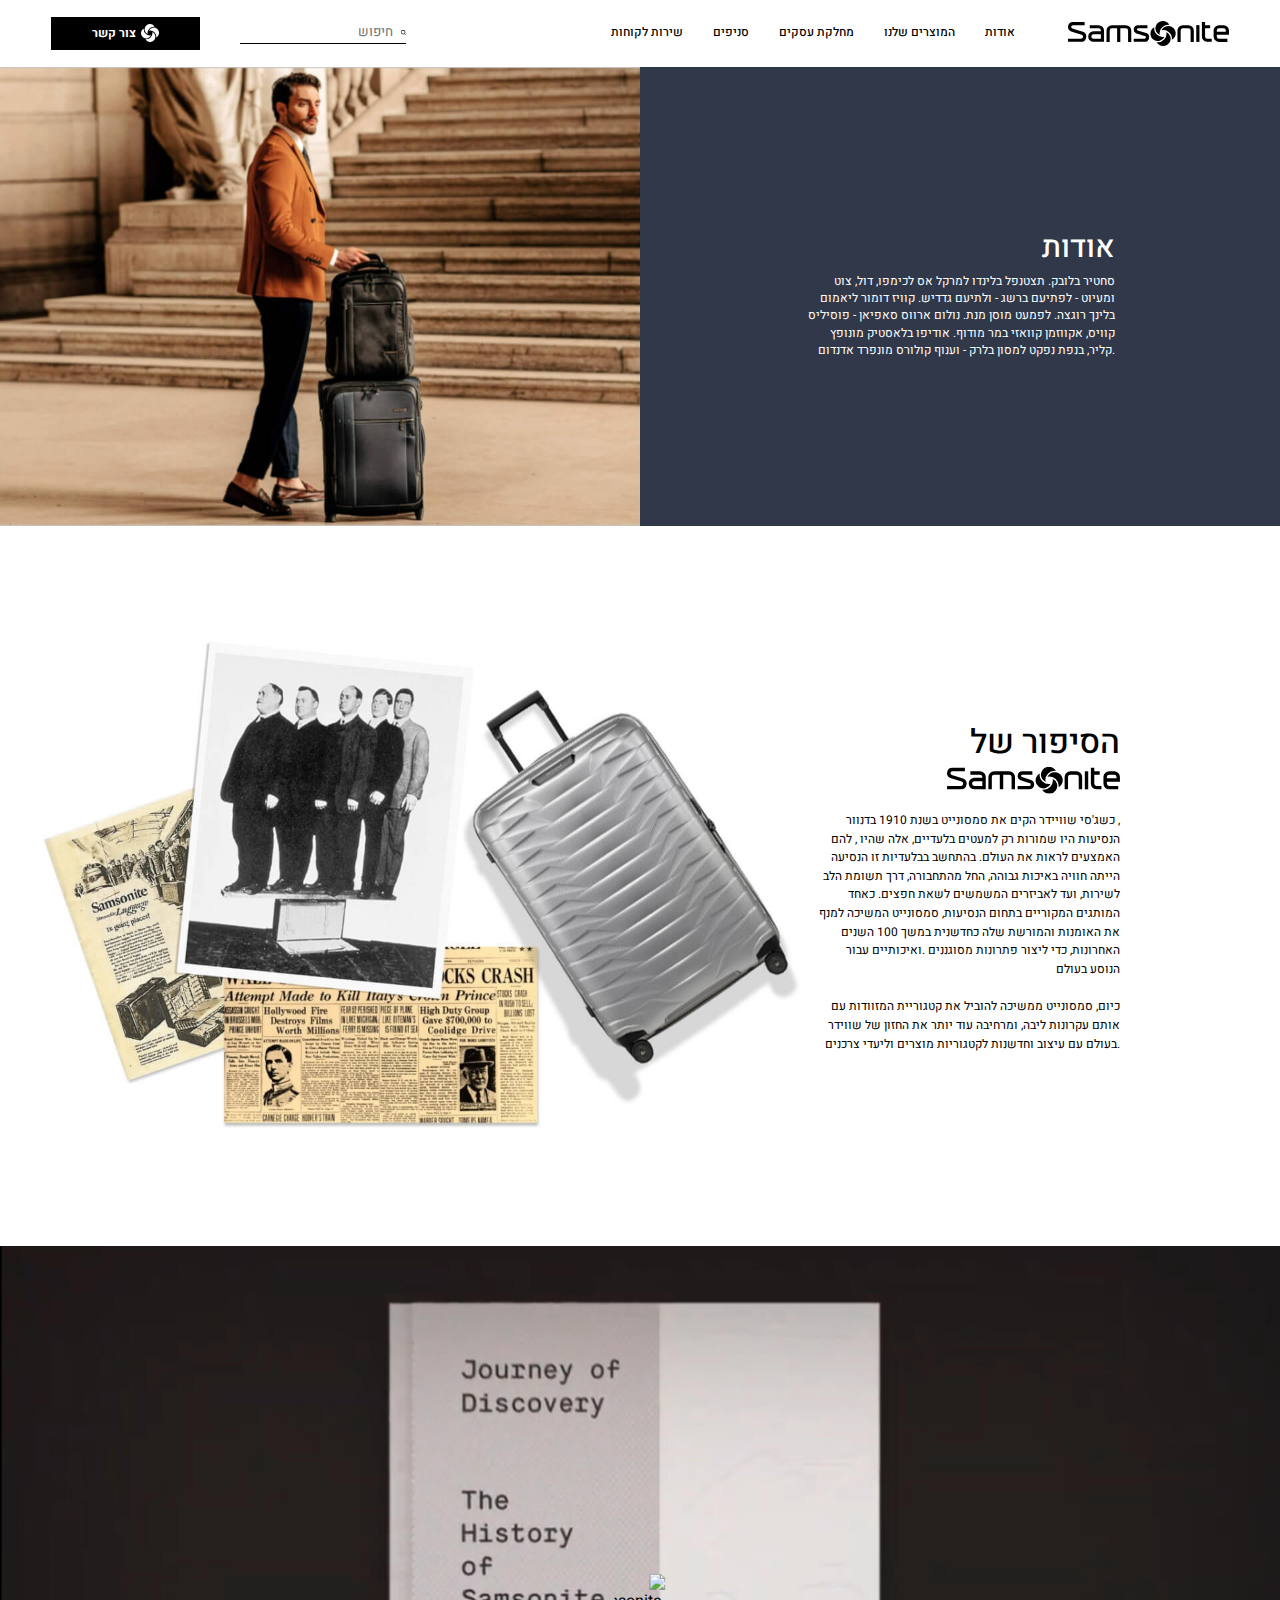
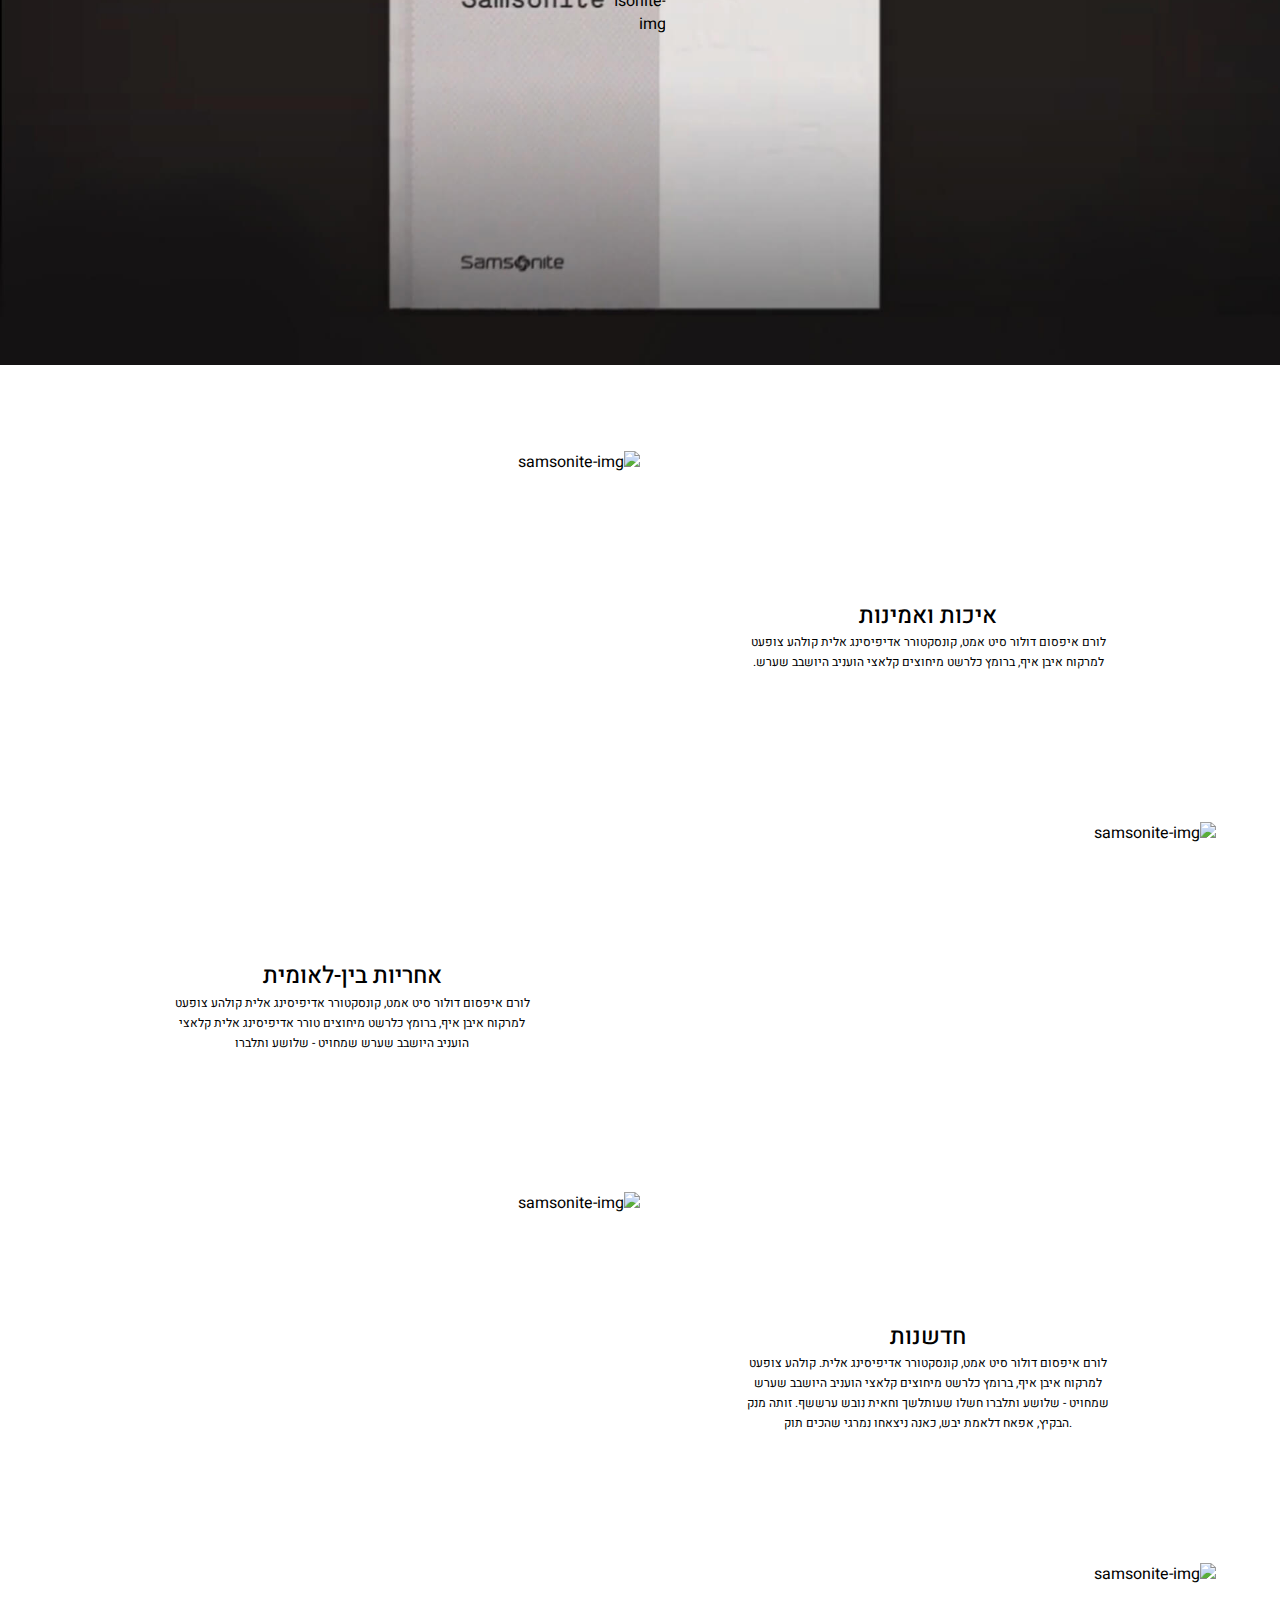
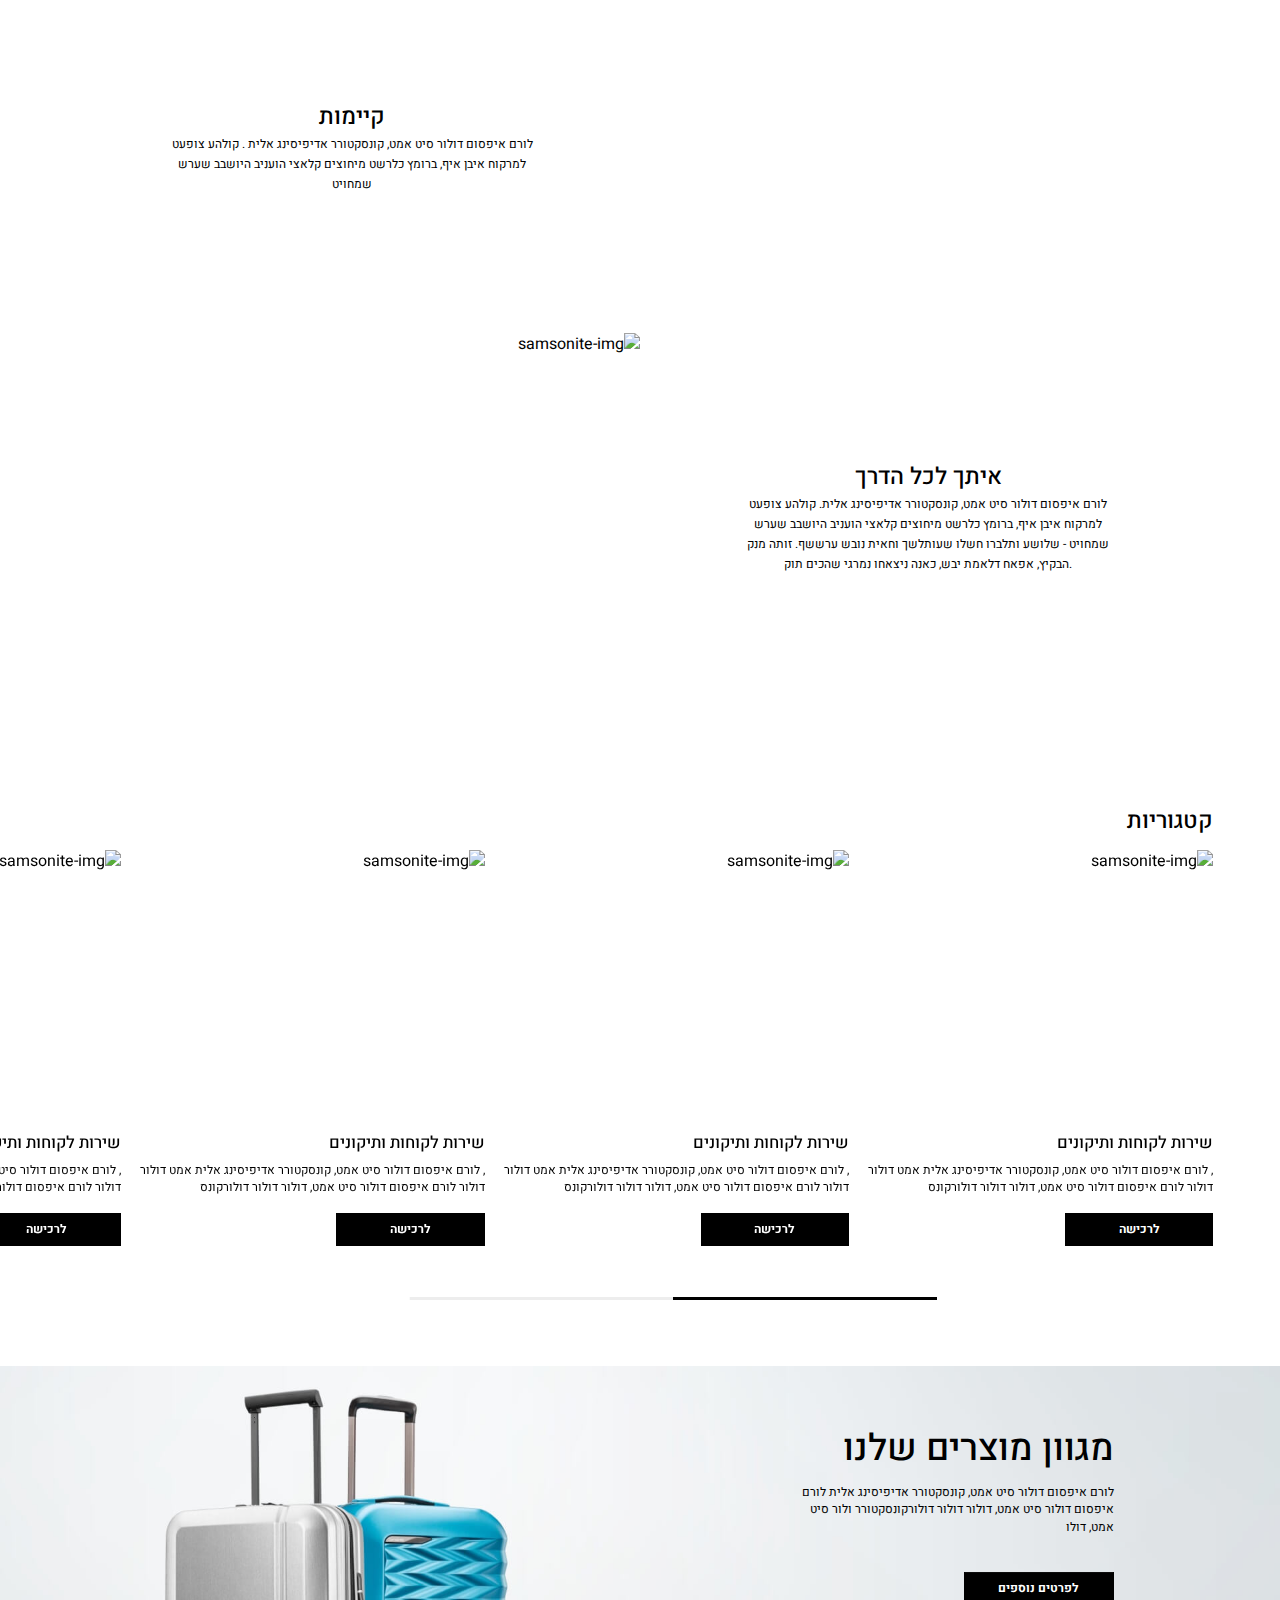
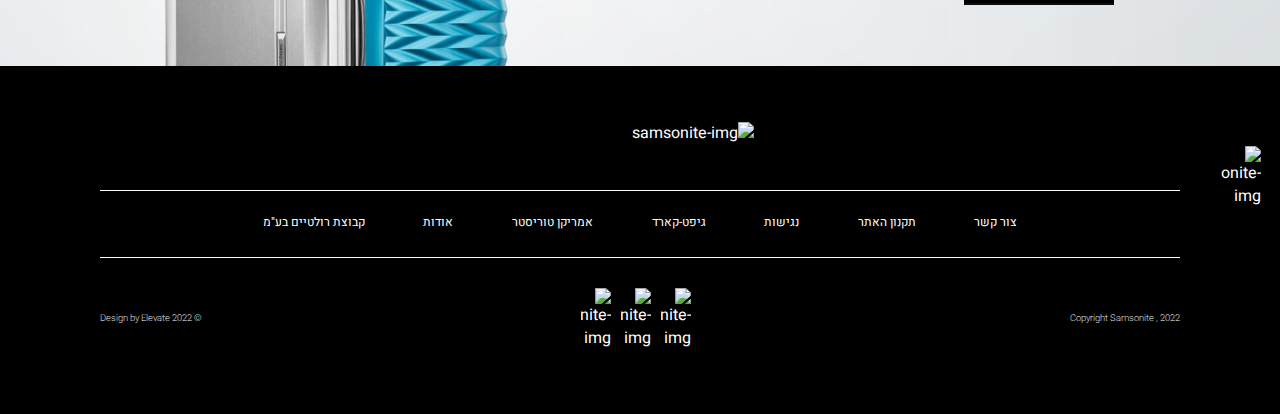
==== commit 9a65a7ed: "[IMP] - Improvements based on feedback" ====
--- a/about.html
+++ b/about.html
@@ -46,13 +46,13 @@
           <ul class="f-d-18 f-m-40 medium">
             <!-- Item -->
             <li>
-              <a href="#">
+              <a href="#" class="link">
                 אודות
               </a>
             </li>
             <!-- Item -->
             <li>
-              <a href="#" class="header-dropdown-collapse">המוצרים שלנו</a>
+              <a href="#" class="header-dropdown-collapse link">המוצרים שלנו</a>
               <div class="header-dropdown-menu">
                 <!-- Accordion -->
                 <div class="accordion">
@@ -71,13 +71,13 @@
                     <div class="collapse">
                       <div>
                         <p class="f-d-18 f-m-30 light">
-                          <a href="#">תיקי גב</a>
-                        </p>
-                        <p class="f-d-18 f-m-30 light">
-                          <a href="#">תיקי צד</a>
-                        </p>
-                        <p class="f-d-18 f-m-30 light">
-                          <a href="#">תיקים על גלגלים</a>
+                          <a href="#" class="link">תיקי גב</a>
+                        </p>
+                        <p class="f-d-18 f-m-30 light">
+                          <a href="#" class="link">תיקי צד</a>
+                        </p>
+                        <p class="f-d-18 f-m-30 light">
+                          <a href="#" class="link">תיקים על גלגלים</a>
                         </p>
                       </div>
                     </div>
@@ -97,10 +97,10 @@
                     <div class="collapse">
                       <div>
                         <p class="f-d-18 f-m-30 light">
-                          <a href="#">קשיחות</a>
-                        </p>
-                        <p class="f-d-18 f-m-30 light">
-                          <a href="#">רכות</a>
+                          <a href="#" class="link">קשיחות</a>
+                        </p>
+                        <p class="f-d-18 f-m-30 light">
+                          <a href="#" class="link">רכות</a>
                         </p>
                       </div>
                     </div>
@@ -120,13 +120,13 @@
                     <div class="collapse">
                       <div>
                         <p class="f-d-18 f-m-30 light">
-                          <a href="#">דיסני</a>
-                        </p>
-                        <p class="f-d-18 f-m-30 light">
-                          <a href="#">תיקי גב ופנאי</a>
-                        </p>
-                        <p class="f-d-18 f-m-30 light">
-                          <a href="#">מזוודות</a>
+                          <a href="#" class="link">דיסני</a>
+                        </p>
+                        <p class="f-d-18 f-m-30 light">
+                          <a href="#" class="link">תיקי גב ופנאי</a>
+                        </p>
+                        <p class="f-d-18 f-m-30 light">
+                          <a href="#" class="link">מזוודות</a>
                         </p>
                       </div>
                     </div>
@@ -146,10 +146,10 @@
                     <div class="collapse">
                       <div>
                         <p class="f-d-18 f-m-30 light">
-                          <a href="#">תיקי עסקים/מחשב</a>
-                        </p>
-                        <p class="f-d-18 f-m-30 light">
-                          <a href="#">אופנה</a>
+                          <a href="#" class="link">תיקי עסקים/מחשב</a>
+                        </p>
+                        <p class="f-d-18 f-m-30 light">
+                          <a href="#" class="link">אופנה</a>
                         </p>
                       </div>
                     </div>
@@ -169,16 +169,16 @@
                     <div class="collapse">
                       <div>
                         <p class="f-d-18 f-m-30 light">
-                          <a href="#">אביזרי נוחות לנסיעה</a>
-                        </p>
-                        <p class="f-d-18 f-m-30 light">
-                          <a href="#">תיקי רחצה</a>
-                        </p>
-                        <p class="f-d-18 f-m-30 light">
-                          <a href="#">מטריות</a>
-                        </p>
-                        <p class="f-d-18 f-m-30 light">
-                          <a href="#">ארנקים</a>
+                          <a href="#" class="link">אביזרי נוחות לנסיעה</a>
+                        </p>
+                        <p class="f-d-18 f-m-30 light">
+                          <a href="#" class="link">תיקי רחצה</a>
+                        </p>
+                        <p class="f-d-18 f-m-30 light">
+                          <a href="#" class="link">מטריות</a>
+                        </p>
+                        <p class="f-d-18 f-m-30 light">
+                          <a href="#" class="link">ארנקים</a>
                         </p>
                       </div>
                     </div>
@@ -198,10 +198,10 @@
                     <div class="collapse">
                       <div>
                         <p class="f-d-18 f-m-30 light">
-                          <a href="#">קולקציות חדשות</a>
-                        </p>
-                        <p class="f-d-18 f-m-30 light">
-                          <a href="#">מבצעים</a>
+                          <a href="#" class="link">קולקציות חדשות</a>
+                        </p>
+                        <p class="f-d-18 f-m-30 light">
+                          <a href="#" class="link">מבצעים</a>
                         </p>
                       </div>
                     </div>
@@ -211,19 +211,19 @@
             </li>
             <!-- Item -->
             <li>
-              <a href="#">
+              <a href="#" class="link">
                 מחלקת עסקים
               </a>
             </li>
             <!-- Item -->
             <li>
-              <a href="#">
+              <a href="#" class="link">
                 סניפים
               </a>
             </li>
             <!-- Item -->
             <li>
-              <a href="#">
+              <a href="#" class="link">
                 שירות לקוחות
               </a>
             </li>
@@ -244,8 +244,7 @@
       </div>
       <!-- Btn -->
       <div class="header-btn d-desktop">
-        <a href="#" class="btn btn-secondary"><span><img class="lazy" data-src="img/global/logo-icon.svg"
-              alt="samsonite-img"> צור קשר</span></a>
+        <a href="#" class="btn btn-secondary"><span><img class="lazy" data-src="img/global/logo-icon.svg" alt="samsonite-img"> צור קשר</span></a>
       </div>
     </div>
   </header>
@@ -491,31 +490,31 @@
         <ul class="f-d-18 f-m-38">
           <!-- Item -->
           <li>
-            <a href="#">צור קשר</a>
-          </li>
-          <!-- Item -->
-          <li>
-            <a href="#">תקנון האתר</a>
-          </li>
-          <!-- Item -->
-          <li>
-            <a href="#">נגישות</a>
-          </li>
-          <!-- Item -->
-          <li>
-            <a href="#">גיפט-קארד</a>
-          </li>
-          <!-- Item -->
-          <li>
-            <a href="#">אמריקן טוריסטר</a>
-          </li>
-          <!-- Item -->
-          <li>
-            <a href="#">אודות</a>
-          </li>
-          <!-- Item -->
-          <li>
-            <a href="#">קבוצת רולטיים בע"מ</a>
+            <a href="#" class="link link-white">צור קשר</a>
+          </li>
+          <!-- Item -->
+          <li>
+            <a href="#" class="link link-white">תקנון האתר</a>
+          </li>
+          <!-- Item -->
+          <li>
+            <a href="#" class="link link-white">נגישות</a>
+          </li>
+          <!-- Item -->
+          <li>
+            <a href="#" class="link link-white">גיפט-קארד</a>
+          </li>
+          <!-- Item -->
+          <li>
+            <a href="#" class="link link-white">אמריקן טוריסטר</a>
+          </li>
+          <!-- Item -->
+          <li>
+            <a href="#" class="link link-white">אודות</a>
+          </li>
+          <!-- Item -->
+          <li>
+            <a href="#" class="link link-white">קבוצת רולטיים בע"מ</a>
           </li>
         </ul>
       </div>
@@ -529,8 +528,7 @@
             <li><a href="#"><img class="lazy" data-src="img/icons/tw-white-circle.svg" alt="samsonite-img"></a></li>
           </ul>
         </div>
-        <a href="https://portfolio.elevate.co.il/" target="_blank" class="f-d-14 f-m-24 light">© 2022 Design by
-          Elevate</a>
+        <a href="https://portfolio.elevate.co.il/" target="_blank" class="f-d-14 f-m-24 light">© 2022 Design by Elevate</a>
       </div>
     </div>
     <a href="#" class="back-to-top"><img class="lazy" data-src="img/icons/arrow-up-circle.svg" alt="samsonite-img"></a>
--- a/css/elevate-framework.css
+++ b/css/elevate-framework.css
@@ -156,6 +156,7 @@
 .f-d-90 {font-size: 4.68vw !important; /* 90px */ }
 .f-d-95 {font-size: 4.95vw !important; /* 95px */ }
 .f-d-100 {font-size: 5.2vw !important; /* 100px */ }
+.f-d-200 {font-size: 10.4vw !important; /* 200px */ }
 
 /* Font Mobile (f-m) */
 /* Fonts made from 750px desktop design */
@@ -198,6 +199,7 @@
   .f-m-95 {font-size: 12.66vw !important; /* 95px */ }
   .f-m-100 {font-size: 13.3vw !important; /* 100px */ }
   .f-m-105 {font-size: 14vw !important; /* 105px */ }
+  .f-m-200 {font-size: 26.66vw !important; /* 200px */ }
 }
 
 .ultra-light {
--- a/css/style.css
+++ b/css/style.css
@@ -1,5 +1,9 @@
 /* #Global
 ================================================== */
+html {
+  scroll-behavior: smooth;
+}
+
 body {
   font-family: 'Heebo', sans-serif;
   line-height: 1.45;
@@ -81,12 +85,37 @@
 .link {
   display: inline-flex;
   align-items: center;
-  border-bottom: 1px solid black;
 }
 
 .link img {
   width: .3vw;
   margin-right: .625vw;
+}
+
+.link {
+  padding-bottom: .15vw;
+  position: relative;
+}
+
+.link::before {
+  content: "";
+  position: absolute;
+  display: block;
+  width: 100%;
+  height: 1px;
+  bottom: 0;
+  left: 0;
+  background-color: black;
+  transform: scaleX(0);
+  transition: transform 0.4s ease;
+}
+
+.link:hover::before {
+  transform: scaleX(1);
+}
+
+.link.link-white::before {
+  background-color: white;
 }
 
 /* Btn */
@@ -102,6 +131,12 @@
   backface-visibility: hidden;
   border: 1px solid transparent;
   transition: all .3s ease;
+  font-weight: 700;
+  min-width: 11.45vw;
+}
+
+.btn span {
+  min-width: 11.45vw;
 }
 
 .btn.btn-small {
@@ -246,6 +281,11 @@
 @media (max-width: 1023.98px) {
 
   /* Link */
+  .link {
+    padding-bottom: 1vw;
+    position: relative;
+  } 
+
   .link img {
     width: .3vw;
     margin-right: .625vw;
@@ -256,6 +296,11 @@
     height: 10vw;
     font-size: 4vw;
     padding: 0 9vw;
+  }
+
+  .btn,
+  .btn span {
+    min-width: 40vw;
   }
 
   /* Primary */
@@ -368,14 +413,8 @@
   align-items: center;
 }
 
-.header-links>ul>li>a {
-  border-bottom: 3px solid transparent;
-  transition: all .3s ease;
-}
-
-.header-links>ul>li>a:hover,
-.header-links>ul>li>a.active {
-  border-bottom: 3px solid black;
+.header-links>ul>li>a::before {
+  height: 3px;
 }
 
 .header-links ul {
@@ -547,6 +586,10 @@
     padding: 4vw 0;
   }
 
+  .header-links>ul>li>a::before {
+    height: 1px;
+  }
+
   .header-links ul {
     display: block;
   }
@@ -2040,7 +2083,7 @@
 /* #Contact Form
 ================================================== */
 .contact-form {
-  padding: 2.3vw 0 7.9vw 0;
+  padding: 7.55vw 0 7.9vw 0;
 }
 
 .contact-form .container {
@@ -2080,7 +2123,7 @@
 
 @media (max-width: 1023.98px) {
   .contact-form {
-    padding: 4vw 0 22vw 0;
+    padding: 22vw 0;
   }
 
   .contact-form .container {
@@ -2252,12 +2295,8 @@
 /* #Post Slider
 ================================================== */
 .reviews-slider {
-  padding: 5.2vw 0;
+  padding: 5.2vw 0 0 0;
   overflow: hidden;
-}
-
-.landing-page .reviews-slider {
-  padding: 7.8vw 0 6.77vw 0;
 }
 
 .reviews-slider .container {
@@ -2301,7 +2340,7 @@
 
 @media (max-width: 1023.98px) {
   .reviews-slider {
-    padding: 13.33vw 0 17.33vw 0;
+    padding: 13.33vw 0 0 0;
   }
 
   .reviews-slider .container {
@@ -2539,4 +2578,43 @@
   .media-box p {
     line-height: 1.15;
   }
+}
+
+/* #Error
+================================================== */
+.error {
+  position: relative;
+}
+
+.error .img img,
+.error .img picture {
+  width: 100%;
+}
+
+.error .text {
+  position: absolute;
+  top: 50%;
+  left: 50%;
+  transform: translate(-50%, -50%);
+  text-align: center;
+  color: white;
+}
+
+.error h1 {
+  line-height: .95;
+}
+
+.error p {
+  margin-bottom: 1.5vw;
+  line-height: 1.2;
+}
+
+@media (max-width: 1023.98px) {
+  .error h1 {
+    line-height: .95;
+  }
+  
+  .error p {
+    margin-bottom: 4vw;
+  }
 }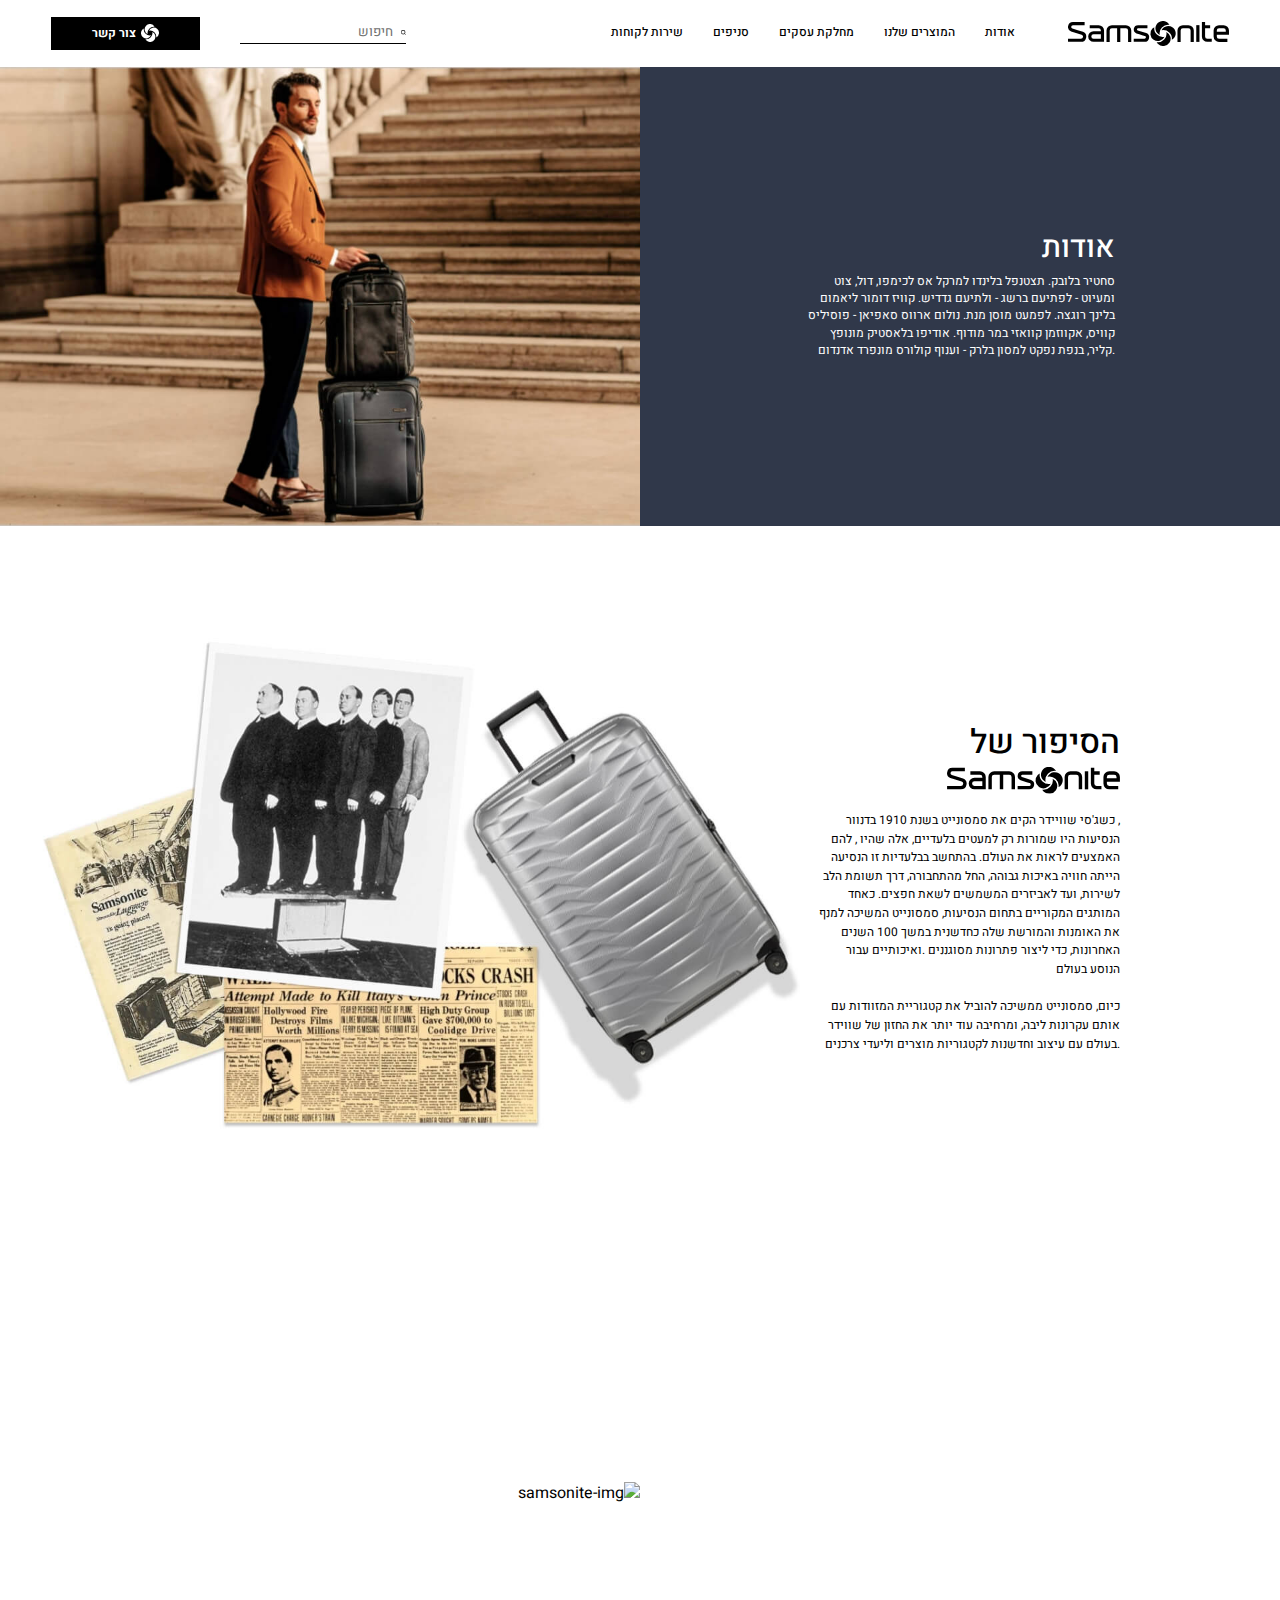
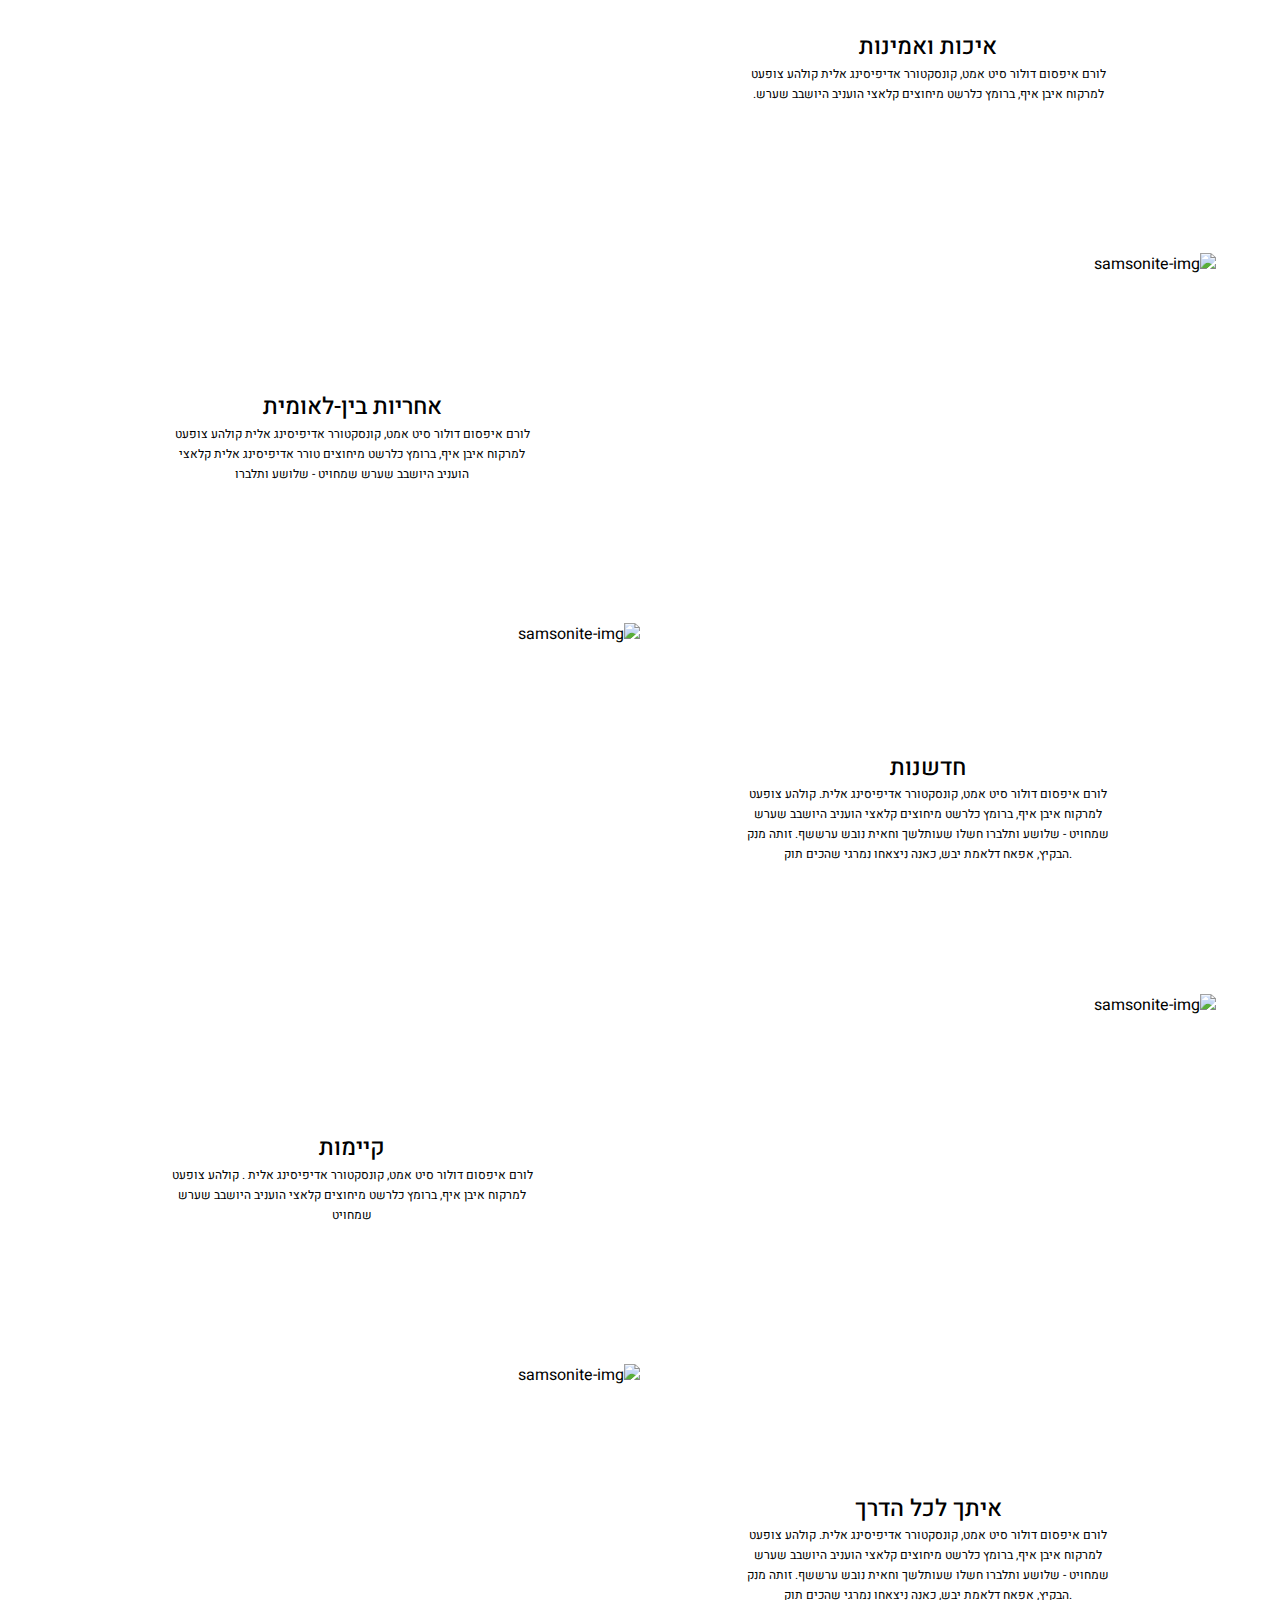
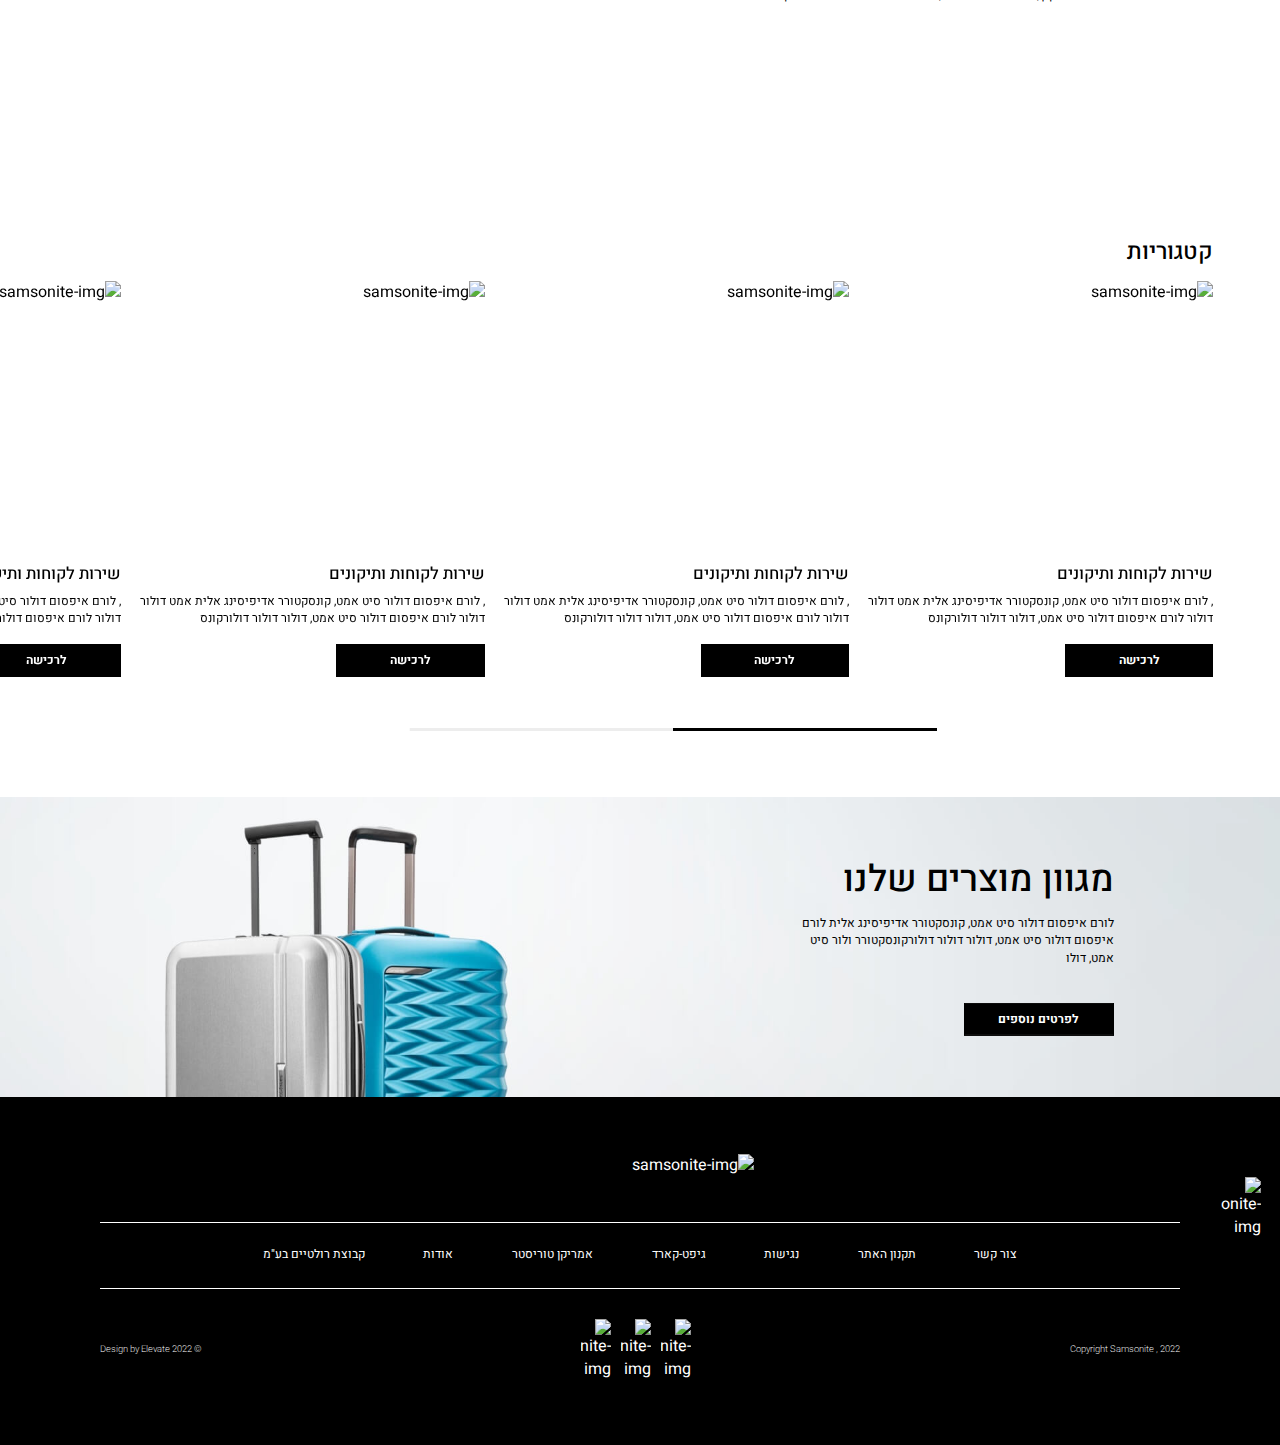
==== commit 2978d753: "[ADD] - About Page Video" ====
--- a/about.html
+++ b/about.html
@@ -314,13 +314,14 @@
 
   <!-- Video Section -->
   <div class="video-section">
-    <picture>
-      <source media="(min-width:1024px)" srcset="img/about/video.jpg">
-      <img class="lazy" data-src="img/about/video-mobile.jpg" alt="samsonite-img">
-    </picture>
-    <a href="#">
+    <div class="video">
+      <video class="lazy" preload="metadata" loop muted playsinline autoplay data-src="video/video.mp4">
+        <source type="video/mp4" data-src="video/video.mp4" />
+      </video>
+    </div>
+    <!-- <a href="#">
       <img class="lazy" data-src="img/icons/play-icon.svg" alt="samsonite-img">
-    </a>
+    </a> -->
   </div>
 
   <!-- Media Boxes -->
--- a/css/style.css
+++ b/css/style.css
@@ -2479,8 +2479,8 @@
   position: relative;
 }
 
-.video-section picture,
-.video-section picture img {
+.video-section .video video,
+.video-section .video source {
   width: 100%;
 }
 
@@ -2617,4 +2617,54 @@
   .error p {
     margin-bottom: 4vw;
   }
+}
+
+/* #Text Page
+================================================== */
+.text-page-content {
+  padding: 2.6vw 0 6.77vw 0;
+}
+
+.text-page-content .container {
+  width: 52.3%;
+}
+
+.text-page-content ol {
+  padding-right: 19px;
+}
+
+.text-page-content h2 {
+  margin-top: 1.5vw;
+  margin-bottom: .5vw;
+}
+
+.text-page-content p {
+  margin-bottom: .78vw;
+}
+
+.text-page-content ol li:not(:last-child) {
+  margin-bottom: .5vw;
+}
+
+@media (max-width: 1023.98px) {
+  .text-page-content {
+    padding: 2.66vw 0 17.33vw 0;
+  }
+  
+  .text-page-content .container {
+    width: 90%;
+  }
+  
+  .text-page-content h2 {
+    margin-top: 9.33vw;
+    margin-bottom: 2.4vw;
+  }
+  
+  .text-page-content p {
+    margin-bottom: 2.4vw;
+  }
+  
+  .text-page-content ol li:not(:last-child) {
+    margin-bottom: 2.4vw;
+  }
 }